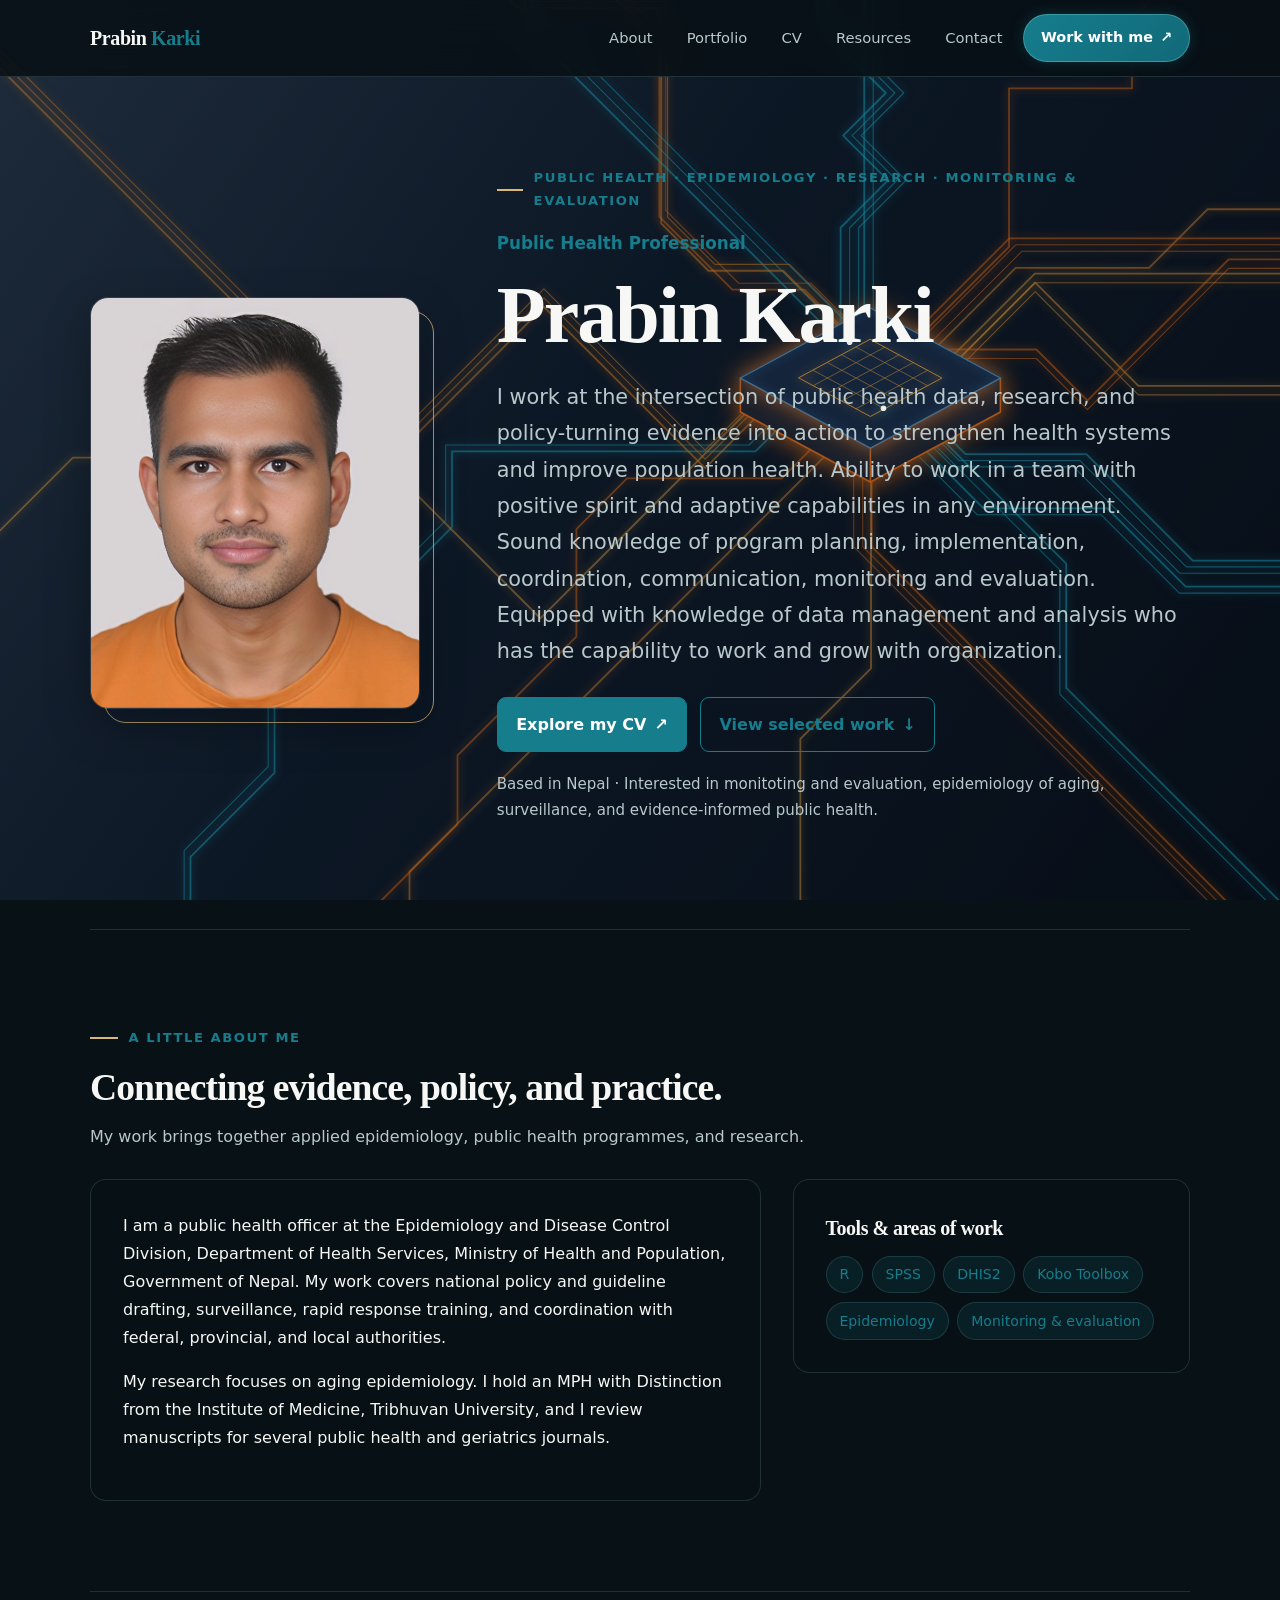
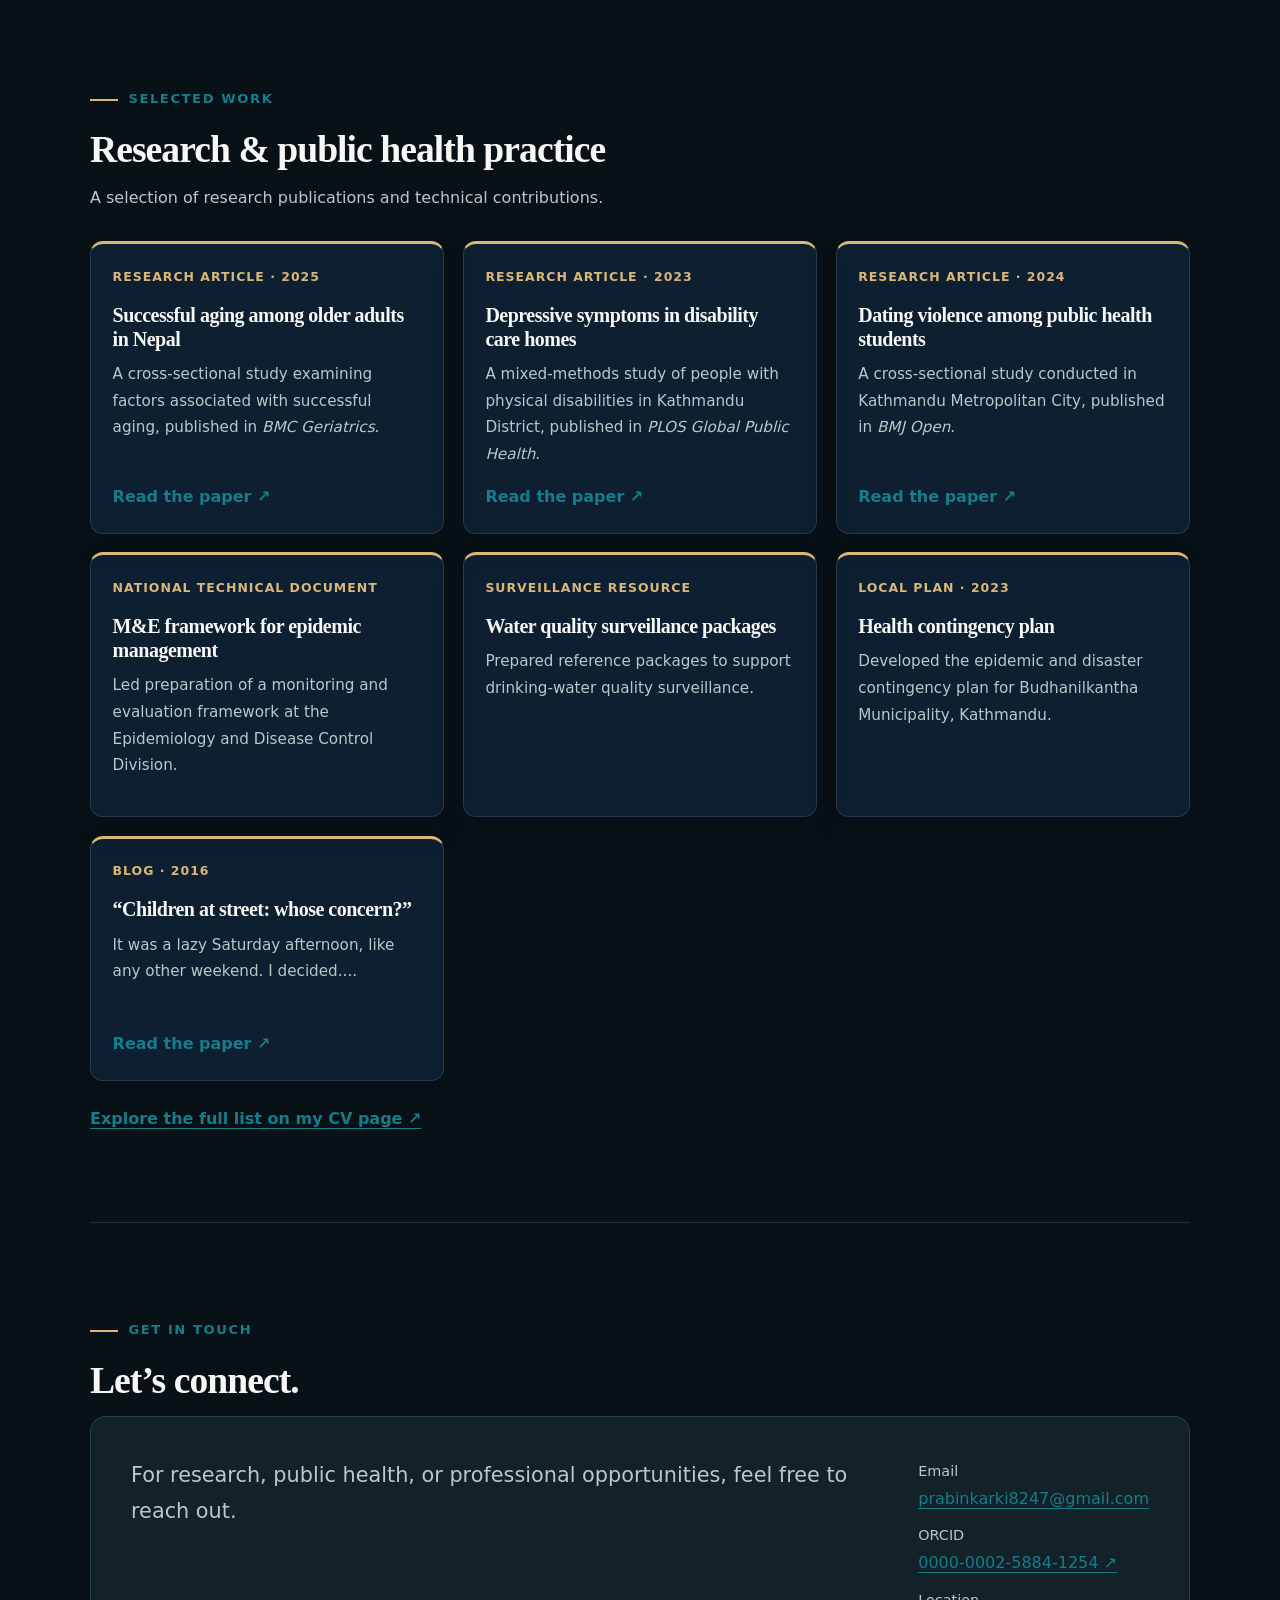
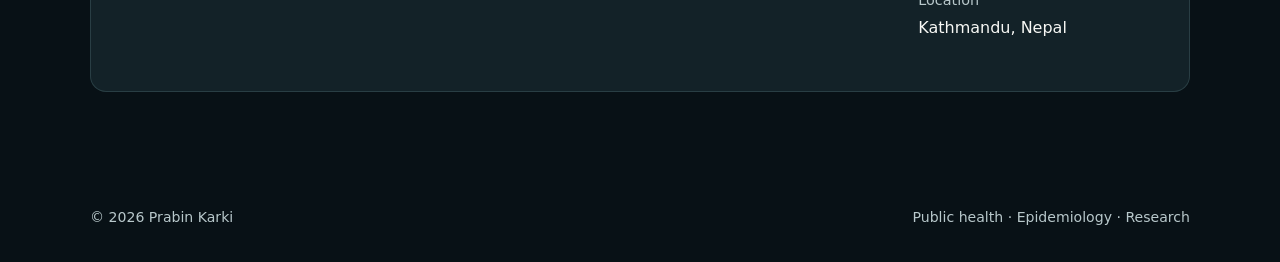
==== index.html @ 1d343e5a "Update index.html" ====
<!DOCTYPE html>
<html lang="en">
<head>
<meta charset="utf-8">
<meta name="viewport" content="width=device-width, initial-scale=1">
<meta name="theme-color" content="#081116">

<title>Prabin Karki | Public Health Professional</title>
<meta name="description" content="Personal website of Prabin Karki, public health professional and epidemiology researcher in Nepal.">
</head>
<style>
  
:root {
  /* Navy, teal and warm-white accents; preserve the existing dark background */
  --primary-color: #10243A;
  --secondary-color: #167D8D;
  --background-color: #081116;
  --surface-color: rgba(16, 36, 58, 0.82);
  --heading-color: #F7F8F5;
  --text-color: #D4DEDF;
  --accent-color: #D8B779;
  --border-color: rgba(120, 165, 170, 0.22);
  --hover-color: #116978;

  /* Existing stylesheet variable names */
  --bg: #081116;
  --ink: #F7F8F5;
  --mute: #B8C8CB;
  --acc: #167D8D;
  --sig: #D8B779;
  --line: rgba(120, 165, 170, 0.22);
  --shadow: 0 18px 45px rgba(0, 0, 0, 0.28);
  --on: #FFFFFF;
  --tint: rgba(22, 125, 141, 0.14);
  --card: rgba(16, 36, 58, 0.76);
}

* {
  box-sizing: border-box;
}

html {
  scroll-behavior: smooth;
  scroll-padding-top: 90px;
}

body {
  margin: 0;
  background: var(--bg);
  color: var(--ink);
  font: 16px/1.75 system-ui, -apple-system, "Segoe UI", Roboto, sans-serif;
  overflow-x: hidden;
}

#tech-canvas {
  position: fixed;
  inset: 0;
  width: 100%;
  height: 100%;
  z-index: -1;
  pointer-events: none;
}

a {
  color: var(--acc);
  text-underline-offset: 4px;
}

a:hover {
  color: #b1f0ef;
}

:focus-visible {
  outline: 3px solid var(--sig);
  outline-offset: 4px;
}

h1, h2, h3 {
  font-family: Georgia, "Times New Roman", serif;
  line-height: 1.2;
  letter-spacing: -0.025em;
}

h1 {
  font-size: clamp(2.7rem, 7vw, 5rem);
  margin: 0 0 1rem;
}

h2 {
  font-size: clamp(1.8rem, 4vw, 2.35rem);
  margin: 0 0 0.75rem;
}

h3 {
  font-size: 1.25rem;
  margin: 0.2rem 0 0.65rem;
}

p {
  max-width: 72ch;
  margin: 0 0 1rem;
}

.wrap {
  width: min(1100px, calc(100% - 2.5rem));
  margin: auto;
  position: relative;
  z-index: 1;
}

/* Navigation — consistent tabs across every page */
header {
  position: sticky;
  top: 0;
  z-index: 10;
  background: rgba(8, 17, 22, 0.88);
  backdrop-filter: blur(16px);
  -webkit-backdrop-filter: blur(16px);
  border-bottom: 1px solid var(--line);
}

header .wrap {
  display: flex;
  justify-content: space-between;
  align-items: center;
  gap: 1rem;
  min-height: 76px;
  flex-wrap: wrap;
}

.brand {
  font: 700 1.25rem Georgia, serif;
  color: var(--ink);
  text-decoration: none;
  letter-spacing: -0.02em;
}

.brand span {
  color: var(--acc);
}

nav {
  display: flex;
  align-items: center;
  justify-content: flex-end;
  gap: 0.45rem;
  flex-wrap: wrap;
  margin-left: auto;
}

nav a.nav-link {
  display: inline-flex;
  align-items: center;
  min-height: 38px;
  padding: 0.42rem 0.78rem;
  border: 1px solid transparent;
  border-radius: 8px;
  color: var(--mute);
  font-size: 0.92rem;
  text-decoration: none;
  transition: color 0.2s ease, background 0.2s ease, border-color 0.2s ease;
}

nav a.nav-link:hover,
nav a.nav-link[aria-current="page"] {
  color: #F7F8F5;
  background: rgba(22, 125, 141, 0.16);
  border-color: rgba(22, 125, 141, 0.42);
}

/* General sections */

section {
  padding: clamp(3.5rem, 7vw, 6rem) 0;
  border-bottom: 1px solid var(--line);
}

.hero {
  padding: 0.3 0 5rem;
}

/* Hero section */

.hero-grid {
  display: grid;
  grid-template-columns: minmax(220px, 330px) 1fr;
  gap: clamp(2rem, 6vw, 5rem);
  align-items: center;
}

.portrait-frame {
  position: relative;
  max-width: 330px;
}

.portrait-frame::before {
  content: "";
  position: absolute;
  inset: 14px -14px -14px 14px;
  border: 1px solid var(--sig);
  border-radius: 22px;
  opacity: 0.8;
}

.hero-grid img {
  display: block;
  position: relative;
  width: 100%;
  aspect-ratio: 4 / 5;
  border-radius: 18px;
  object-fit: cover;
  object-position: center;
  box-shadow: var(--shadow);
  border: 1px solid rgba(255, 255, 255, 0.12);
}

.eyebrow {
  display: inline-flex;
  align-items: center;
  gap: 0.65rem;
  color: var(--acc);
  font-size: 0.82rem;
  font-weight: 750;
  letter-spacing: 0.12em;
  text-transform: uppercase;
  margin: 0 0 1rem;
}

.eyebrow::before {
  content: "";
  width: 28px;
  height: 2px;
  background: var(--sig);
}

.role {
  color: var(--acc);
  font-weight: 650;
  font-size: 1.05rem;
  margin-bottom: 0.55rem;
}

.lead {
  font-size: clamp(1.08rem, 2vw, 1.3rem);
  color: var(--mute);
  max-width: 55ch;
}

.hero-note {
  color: var(--mute);
  font-size: 0.94rem;
  margin-top: 1.2rem;
}

/* Buttons */

.row {
  display: flex;
  flex-wrap: wrap;
  gap: 0.8rem;
  margin-top: 1.7rem;
}

.btn {
  display: inline-flex;
  align-items: center;
  justify-content: center;
  gap: 0.5rem;
  padding: 0.78rem 1.15rem;
  border-radius: 9px;
  border: 1px solid var(--acc);
  color: var(--acc);
  text-decoration: none;
  font-weight: 700;
  transition: transform 0.2s ease, background 0.2s ease;
}

.btn.pri {
  background: var(--acc);
  color: var(--on);
}

.btn:hover {
  transform: translateY(-2px);
  filter: brightness(1.06);
}

/* About section */

.section-intro {
  color: var(--mute);
  margin-bottom: 1.8rem;
}

.about-grid {
  display: grid;
  grid-template-columns: 1.35fr 0.8fr;
  gap: 2rem;
  align-items: start;
}

.about-copy,
.skills-panel {
  background: rgba(8, 17, 22, 0.68);
  border: 1px solid var(--line);
  border-radius: 16px;
  padding: clamp(1.25rem, 3vw, 2rem);
  backdrop-filter: blur(6px);
}

.skills-panel h3 {
  margin-bottom: 1rem;
}

.chips {
  display: flex;
  flex-wrap: wrap;
  gap: 0.55rem;
  padding: 0;
  list-style: none;
  margin: 0;
}

.chips li {
  background: var(--tint);
  border: 1px solid rgba(120, 209, 211, 0.16);
  color: var(--acc);
  padding: 0.35rem 0.8rem;
  border-radius: 99px;
  font-size: 0.88rem;
}

/* Portfolio cards */

.grid {
  display: grid;
  grid-template-columns: repeat(3, minmax(0, 1fr));
  gap: 1.15rem;
  margin-top: 1.8rem;
}

.item {
  display: flex;
  flex-direction: column;
  min-height: 245px;
  background: var(--card);
  border: 1px solid var(--line);
  border-top: 3px solid var(--sig);
  border-radius: 13px;
  padding: 1.35rem;
  box-shadow: 0 12px 30px rgba(0, 0, 0, 0.12);
  backdrop-filter: blur(8px);
  transition: transform 0.2s ease, border-color 0.2s ease;
}

.item:hover {
  transform: translateY(-4px);
  border-color: rgba(120, 209, 211, 0.45);
}

.item .tag {
  color: var(--sig);
  font-size: 0.78rem;
  font-weight: 750;
  letter-spacing: 0.08em;
  text-transform: uppercase;
  margin-bottom: 0.75rem;
}

.item p {
  color: var(--mute);
  font-size: 0.95rem;
  flex: 1;
}

.item a {
  font-weight: 700;
  text-decoration: none;
}

.text-link {
  display: inline-block;
  margin-top: 1.5rem;
  font-weight: 700;
}

/* Contact section */

.contact-card {
  display: flex;
  justify-content: space-between;
  align-items: flex-start;
  gap: 2rem;
  flex-wrap: wrap;
  padding: clamp(1.5rem, 4vw, 2.5rem);
  background: rgba(22, 38, 44, 0.82);
  border: 1px solid var(--line);
  border-radius: 16px;
}

.contact-details p {
  margin-bottom: 0.55rem;
}

.contact-label {
  color: var(--mute);
  font-size: 0.9rem;
}

/* Work with me — distinct teal call-to-action */
.glow-button {
  display: inline-flex;
  align-items: center;
  justify-content: center;
  gap: 0.45rem;
  padding: 0.62rem 1.05rem;
  color: #FFFFFF !important;
  background: linear-gradient(135deg, #167D8D, #116978);
  text-decoration: none;
  font-size: 0.9rem;
  font-weight: 700;
  white-space: nowrap;
  border-radius: 999px;
  border: 1px solid rgba(110, 210, 210, 0.4);
  box-shadow: 0 0 13px rgba(22, 125, 141, 0.28);
  transition: all 0.25s ease;
}

.glow-button:hover {
  color: #FFFFFF !important;
  background: linear-gradient(135deg, #1A91A0, #167D8D);
  box-shadow: 0 0 12px rgba(22, 125, 141, 0.5), 0 0 25px rgba(22, 125, 141, 0.2);
  transform: translateY(-2px);
}

/* Footer */

footer {
  padding: 1.5rem 0 2rem;
  color: var(--mute);
  font-size: 0.88rem;
}

footer .wrap {
  display: flex;
  justify-content: space-between;
  gap: 1rem;
  flex-wrap: wrap;
}

/* Responsive layout */

@media (max-width: 850px) {
  .grid {
    grid-template-columns: repeat(2, minmax(0, 1fr));
  }

  .about-grid {
    grid-template-columns: 1fr;
  }
}

@media (max-width: 650px) {
  .wrap {
    width: min(100% - 1.5rem, 1100px);
  }

  header .wrap {
    padding: 0.8rem 0;
  }

  nav {
    justify-content: flex-start;
    gap: 0.35rem;
    width: 100%;
    margin-left: 0;
  }

  nav a.nav-link {
    min-height: 34px;
    padding: 0.35rem 0.6rem;
    font-size: 0.84rem;
  }

  .glow-button {
    padding: 0.48rem 0.8rem;
    font-size: 0.84rem;
  }

  .hero-grid {
    grid-template-columns: 1fr;
    gap: 2.5rem;
  }

  .portrait-frame {
    max-width: 250px;
    margin: 0 auto 1rem;
  }

  .hero-grid img {
    aspect-ratio: 4 / 4.5;
  }

  .grid {
    grid-template-columns: 1fr;
  }

  .item {
    min-height: 0;
  }
}

@media (prefers-reduced-motion: reduce) {
  html {
    scroll-behavior: auto;
  }

  .btn,
  .item,
  nav a.nav-link,
  .glow-button {
    transition: none;
  }
}
</style>
<body>

<canvas id="tech-canvas" aria-hidden="true"></canvas>

<header>
  <div class="wrap">
    <a class="brand" href="index.html#top">
      Prabin <span>Karki</span>
    </a>

    <nav aria-label="Main navigation">
      <a class="nav-link" href="index.html#about">About</a>
      <a class="nav-link" href="index.html#portfolio">Portfolio</a>
      <a class="nav-link" href="cv.html">CV</a>
      <a class="nav-link" href="resources.html">Resources</a>
      <a class="nav-link" href="index.html#contact">Contact</a>
      <a href="work_with_me.html" class="glow-button">
        Work with me <span>↗</span>
      </a>
    </nav>
  </div>
</header>

<main id="top">
  <div class="wrap">

    <!-- Hero section -->
    <section class="hero">
      <div class="hero-grid">

        <div class="portrait-frame">
          <img src="prabin_teal.jpg" alt="Portrait of Prabin Karki">
        </div>

        <div>
          <p class="eyebrow">Public Health · Epidemiology · Research · Monitoring & Evaluation</p>

          <p class="role">Public Health Professional</p>

          <h1>Prabin Karki</h1>

          <p class="lead">
            I work at the intersection of public health data, research, and policy-turning evidence into action to strengthen health systems
            and improve population health. Ability to work in a team with positive spirit and adaptive capabilities in any environment. Sound knowledge of program planning, implementation, coordination, communication, monitoring and evaluation. Equipped with knowledge of data management and analysis who has the capability to work and grow with organization.
          </p>

          <div class="row">
            <a class="btn pri" href="cv.html">
              Explore my CV <span aria-hidden="true">↗</span>
            </a>

            <a class="btn" href="#portfolio">
              View selected work <span aria-hidden="true">↓</span>
            </a>
          </div>

          <p class="hero-note">
            Based in Nepal · Interested in monitoting and evaluation, epidemiology of aging,
            surveillance, and evidence-informed public health.
          </p>
        </div>

      </div>
    </section>

    <!-- About section -->
    <section id="about">
      <p class="eyebrow">A little about me</p>

      <h2>Connecting evidence, policy, and practice.</h2>

      <p class="section-intro">
        My work brings together applied epidemiology, public health
        programmes, and research.
      </p>

      <div class="about-grid">

        <div class="about-copy">
          <p>
            I am a public health officer at the Epidemiology and Disease
            Control Division, Department of Health Services, Ministry of
            Health and Population, Government of Nepal. My work covers
            national policy and guideline drafting, surveillance, rapid
            response training, and coordination with federal, provincial,
            and local authorities.
          </p>

          <p>
            My research focuses on aging epidemiology. I hold an MPH with
            Distinction from the Institute of Medicine, Tribhuvan University,
            and I review manuscripts for several public health and
            geriatrics journals.
          </p>
        </div>

        <aside class="skills-panel">
          <h3>Tools & areas of work</h3>

          <ul class="chips" aria-label="Skills">
            <li>R</li>
            <li>SPSS</li>
            <li>DHIS2</li>
            <li>Kobo Toolbox</li>
            <li>Epidemiology</li>
            <li>Monitoring & evaluation</li>
          </ul>
        </aside>

      </div>
    </section>

    <!-- Portfolio section -->
    <section id="portfolio">
      <p class="eyebrow">Selected work</p>

      <h2>Research & public health practice</h2>

      <p class="section-intro">
        A selection of research publications and technical contributions.
      </p>

      <div class="grid">

        <article class="item">
          <div class="tag">Research article · 2025</div>

          <h3>Successful aging among older adults in Nepal</h3>

          <p>
            A cross-sectional study examining factors associated with
            successful aging, published in <em>BMC Geriatrics</em>.
          </p>

          <a href="https://doi.org/10.1186/s12877-025-06335-4"
             target="_blank" rel="noopener noreferrer">
            Read the paper ↗
          </a>
        </article>

        <article class="item">
          <div class="tag">Research article · 2023</div>

          <h3>Depressive symptoms in disability care homes</h3>

          <p>
            A mixed-methods study of people with physical disabilities in
            Kathmandu District, published in <em>PLOS Global Public Health</em>.
          </p>

          <a href="https://doi.org/10.1371/journal.pgph.0001461"
             target="_blank" rel="noopener noreferrer">
            Read the paper ↗
          </a>
        </article>

        <article class="item">
          <div class="tag">Research article · 2024</div>

          <h3>Dating violence among public health students</h3>

          <p>
            A cross-sectional study conducted in Kathmandu Metropolitan City,
            published in <em>BMJ Open</em>.
          </p>

          <a href="https://doi.org/10.1136/bmjopen-2023-081516"
             target="_blank" rel="noopener noreferrer">
            Read the paper ↗
          </a>
        </article>

        <article class="item">
          <div class="tag">National technical document</div>

          <h3>M&E framework for epidemic management</h3>

          <p>
            Led preparation of a monitoring and evaluation framework at the
            Epidemiology and Disease Control Division.
          </p>
        </article>

        <article class="item">
          <div class="tag">Surveillance resource</div>

          <h3>Water quality surveillance packages</h3>

          <p>
            Prepared reference packages to support drinking-water quality
            surveillance.
          </p>
        </article>

        <article class="item">
          <div class="tag">Local plan · 2023</div>

          <h3>Health contingency plan</h3>

          <p>
            Developed the epidemic and disaster contingency plan for
            Budhanilkantha Municipality, Kathmandu.
          </p>
        </article>

        <article class="item">
          <div class="tag">Blog · 2016</div>

          <h3>“Children at street: whose concern?”</h3>

          <p>
            It was a lazy Saturday afternoon, like any other weekend. I decided....
          </p>

          <a href="https://prabinkarki995.blogspot.com/"
             target="_blank" rel="noopener noreferrer">
            Read the paper ↗
          </a>
        </article>

      </div>

      <a class="text-link" href="cv.html">
        Explore the full list on my CV page ↗
      </a>
    </section>

    <!-- Contact section -->
    <section id="contact" style="border-bottom: 0">
      <p class="eyebrow">Get in touch</p>

      <h2>Let’s connect.</h2>

      <div class="contact-card">

        <div>
          <p class="lead">
            For research, public health, or professional opportunities,
            feel free to reach out.
          </p>
        </div>

        <div class="contact-details">
          <p>
            <span class="contact-label">Email</span><br>
            <a href="mailto:prabinkarki8247@gmail.com">
              prabinkarki8247@gmail.com
            </a>
          </p>

          <p>
            <span class="contact-label">ORCID</span><br>
            <a href="https://orcid.org/0000-0002-5884-1254"
               target="_blank" rel="noopener noreferrer">
              0000-0002-5884-1254 ↗
            </a>
          </p>

          <p>
            <span class="contact-label">Location</span><br>
            Kathmandu, Nepal
          </p>
        </div>

      </div>
    </section>

  </div>
</main>

<footer>
  <div class="wrap">
    <span>© 2026 Prabin Karki</span>
    <span>Public health · Epidemiology · Research</span>
  </div>
</footer>

<script>
(function () {
  var cv = document.getElementById('tech-canvas');
  var ctx = cv.getContext('2d');

  var off = document.createElement('canvas');
  var octx = off.getContext('2d');

  var reduce = window.matchMedia(
    '(prefers-reduced-motion: reduce)'
  ).matches;

  var W, H, dpr;
  var paths = [], pulses = [], chipAt = {};
  var running = true;

  var D = [
    [1, 0],
    [.7071, .7071],
    [0, 1],
    [-.7071, .7071],
    [-1, 0],
    [-.7071, -.7071],
    [0, -1],
    [.7071, -.7071]
  ];

  var ORANGE = ['#ff7a1a', '#ff9a2e', '#ffb347'];
  var CYAN = '#22c3e6';

  function rnd(a, b) {
    return a + Math.random() * (b - a);
  }

  /* Circuit traces spreading out from the central chip */
  function build() {
    paths = [];
    pulses = [];

    var cx = W * (W > 800 ? 0.68 : 0.5);
    var cy = H * 0.42;
    var u = Math.min(W, H) / 900;

    chipAt = { x: cx, y: cy, u: u };

    for (var k = 0; k < 8; k++) {
      var trunks = 2 + Math.floor(Math.random() * 2);

      for (var t = 0; t < trunks; t++) {
        var col = Math.random() < 0.34
          ? CYAN
          : ORANGE[Math.floor(Math.random() * 3)];

        var lanes = 1 + Math.floor(Math.random() * 3);
        var steps = [];
        var d = k;

        for (var i = 0; i < 16; i++) {
          steps.push([d, rnd(50, 170)]);
          d = (k + Math.floor(rnd(-1, 2)) + 8) % 8;
        }

        var base = rnd(-30, 30) * u;
        var nx = -D[k][1];
        var ny = D[k][0];

        for (var l = 0; l < lanes; l++) {
          var lo = base + l * 9;

          var px = cx + nx * lo + D[k][0] * 30 * u;
          var py = cy + ny * lo + D[k][1] * 30 * u;

          var pts = [[px, py]];
          var len = [0];
          var tot = 0;

          for (var s = 0; s < steps.length; s++) {
            var dx = D[steps[s][0]][0] * steps[s][1];
            var dy = D[steps[s][0]][1] * steps[s][1];

            px += dx;
            py += dy;

            tot += Math.hypot(dx, dy);

            pts.push([px, py]);
            len.push(tot);

            if (
              px < -60 || px > W + 60 ||
              py < -60 || py > H + 60
            ) {
              break;
            }
          }

          var p = {
            pts: pts,
            len: len,
            tot: tot,
            col: col,
            w: l === 0 ? 1.8 : 1.1
          };

          paths.push(p);

          if (Math.random() < 0.8) {
            pulses.push({
              p: p,
              s: -rnd(0, tot),
              v: rnd(1.2, 3)
            });
          }
        }
      }
    }
  }

  /* Helper for drawing polygon shapes */
  function poly(c, a) {
    c.beginPath();
    c.moveTo(a[0][0], a[0][1]);

    for (var i = 1; i < a.length; i++) {
      c.lineTo(a[i][0], a[i][1]);
    }

    c.closePath();
  }

  /* Glowing isometric microchip */
  function chip(c, x, y, u) {
    var w = 130 * u;
    var h = 70 * u;
    var t = 34 * u;

    function top(f) {
      return [
        [x, y - h * f],
        [x + w * f, y],
        [x, y + h * f],
        [x - w * f, y]
      ];
    }

    function lerp(a, b, f) {
      return [
        a[0] + (b[0] - a[0]) * f,
        a[1] + (b[1] - a[1]) * f
      ];
    }

    var T = top(1);

    c.shadowColor = '#ff7a1a';
    c.shadowBlur = 24;

    poly(c, [
      T[3], T[2], T[1],
      [T[1][0], T[1][1] + t],
      [T[2][0], T[2][1] + t],
      [T[3][0], T[3][1] + t]
    ]);

    c.fillStyle = '#16233a';
    c.fill();

    c.strokeStyle = '#ff7a1a';
    c.lineWidth = 1.6;
    c.stroke();

    c.beginPath();
    c.moveTo(T[2][0], T[2][1]);
    c.lineTo(T[2][0], T[2][1] + t);
    c.stroke();

    poly(c, T);
    c.fillStyle = '#1c3050';
    c.fill();

    c.shadowColor = '#4aa8e8';
    c.shadowBlur = 10;
    c.strokeStyle = '#5aa0d8';
    c.lineWidth = 1.2;
    c.stroke();

    var P = top(0.55);

    c.shadowColor = '#ffb347';
    c.shadowBlur = 8;
    c.strokeStyle = '#ffb347';
    c.lineWidth = 1;

    poly(c, P);
    c.stroke();

    c.globalAlpha = 0.6;
    c.shadowBlur = 0;

    for (var i = 1; i < 5; i++) {
      var f = i / 5;

      var a1 = lerp(P[0], P[1], f);
      var b1 = lerp(P[3], P[2], f);

      var a2 = lerp(P[0], P[3], f);
      var b2 = lerp(P[1], P[2], f);

      c.beginPath();
      c.moveTo(a1[0], a1[1]);
      c.lineTo(b1[0], b1[1]);

      c.moveTo(a2[0], a2[1]);
      c.lineTo(b2[0], b2[1]);

      c.stroke();
    }

    c.globalAlpha = 1;
  }

  /* Draw the background traces and chip */
  function renderStatic() {
    octx.setTransform(dpr, 0, 0, dpr, 0, 0);

    var g = octx.createLinearGradient(0, 0, W, H);

    g.addColorStop(0, '#2b3b50');
    g.addColorStop(0.45, '#101c2e');
    g.addColorStop(1, '#070d18');

    octx.fillStyle = g;
    octx.fillRect(0, 0, W, H);

    octx.lineJoin = 'round';
    octx.lineCap = 'round';

    paths.forEach(function (p) {
      octx.beginPath();

      p.pts.forEach(function (q, i) {
        if (i) {
          octx.lineTo(q[0], q[1]);
        } else {
          octx.moveTo(q[0], q[1]);
        }
      });

      octx.strokeStyle = p.col;
      octx.globalAlpha = 0.55;
      octx.lineWidth = p.w;
      octx.shadowColor = p.col;
      octx.shadowBlur = 8;

      octx.stroke();
    });

    octx.globalAlpha = 1;
    octx.shadowBlur = 0;

    chip(octx, chipAt.x, chipAt.y, chipAt.u);

    octx.shadowBlur = 0;
    octx.fillStyle = 'rgba(8,17,22,0.35)';
    octx.fillRect(0, 0, W, H);
  }

  /* Find the position of a pulse along a circuit trace */
  function pointAt(p, s) {
    if (s < 0) {
      return null;
    }

    if (s >= p.tot) {
      return p.pts[p.pts.length - 1];
    }

    for (var i = 1; i < p.len.length; i++) {
      if (p.len[i] >= s) {
        var f = (s - p.len[i - 1]) /
                (p.len[i] - p.len[i - 1]);

        var a = p.pts[i - 1];
        var b = p.pts[i];

        return [
          a[0] + (b[0] - a[0]) * f,
          a[1] + (b[1] - a[1]) * f
        ];
      }
    }

    return p.pts[p.pts.length - 1];
  }

  /* Animated light pulses travelling along the traces */
  function drawPulse(q) {
    q.s += q.v;

    if (q.s > q.p.tot + 70) {
      q.s = -rnd(0, 300);
      q.v = rnd(1.2, 3);
    }

    if (q.s < 0) {
      return;
    }

    for (var i = 0; i < 12; i++) {
      var pt = pointAt(q.p, q.s - i * 6);

      if (!pt) {
        continue;
      }

      ctx.globalAlpha = (1 - i / 12) * 0.9;
      ctx.fillStyle = i === 0 ? '#ffffff' : q.p.col;
      ctx.shadowColor = q.p.col;
      ctx.shadowBlur = i < 2 ? 14 : 0;

      ctx.beginPath();
      ctx.arc(
        pt[0],
        pt[1],
        2.4 * (1 - i / 14) + 0.4,
        0,
        Math.PI * 2
      );

      ctx.fill();
    }

    ctx.globalAlpha = 1;
    ctx.shadowBlur = 0;
  }

  /* Animation loop */
  function frame() {
    if (running) {
      ctx.setTransform(1, 0, 0, 1, 0, 0);
      ctx.drawImage(off, 0, 0);

      ctx.setTransform(dpr, 0, 0, dpr, 0, 0);

      pulses.forEach(drawPulse);
    }

    requestAnimationFrame(frame);
  }

  /* Resize the canvas for the screen */
  function resize() {
    dpr = Math.min(window.devicePixelRatio || 1, 2);

    W = window.innerWidth;
    H = window.innerHeight;

    cv.width = off.width = W * dpr;
    cv.height = off.height = H * dpr;

    build();
    renderStatic();

    if (reduce) {
      ctx.setTransform(1, 0, 0, 1, 0, 0);
      ctx.drawImage(off, 0, 0);
    }
  }

  window.addEventListener('resize', resize);

  document.addEventListener('visibilitychange', function () {
    running = !document.hidden;
  });

  resize();

  if (!reduce) {
    frame();
  }
})();
</script>

</body>
</html>
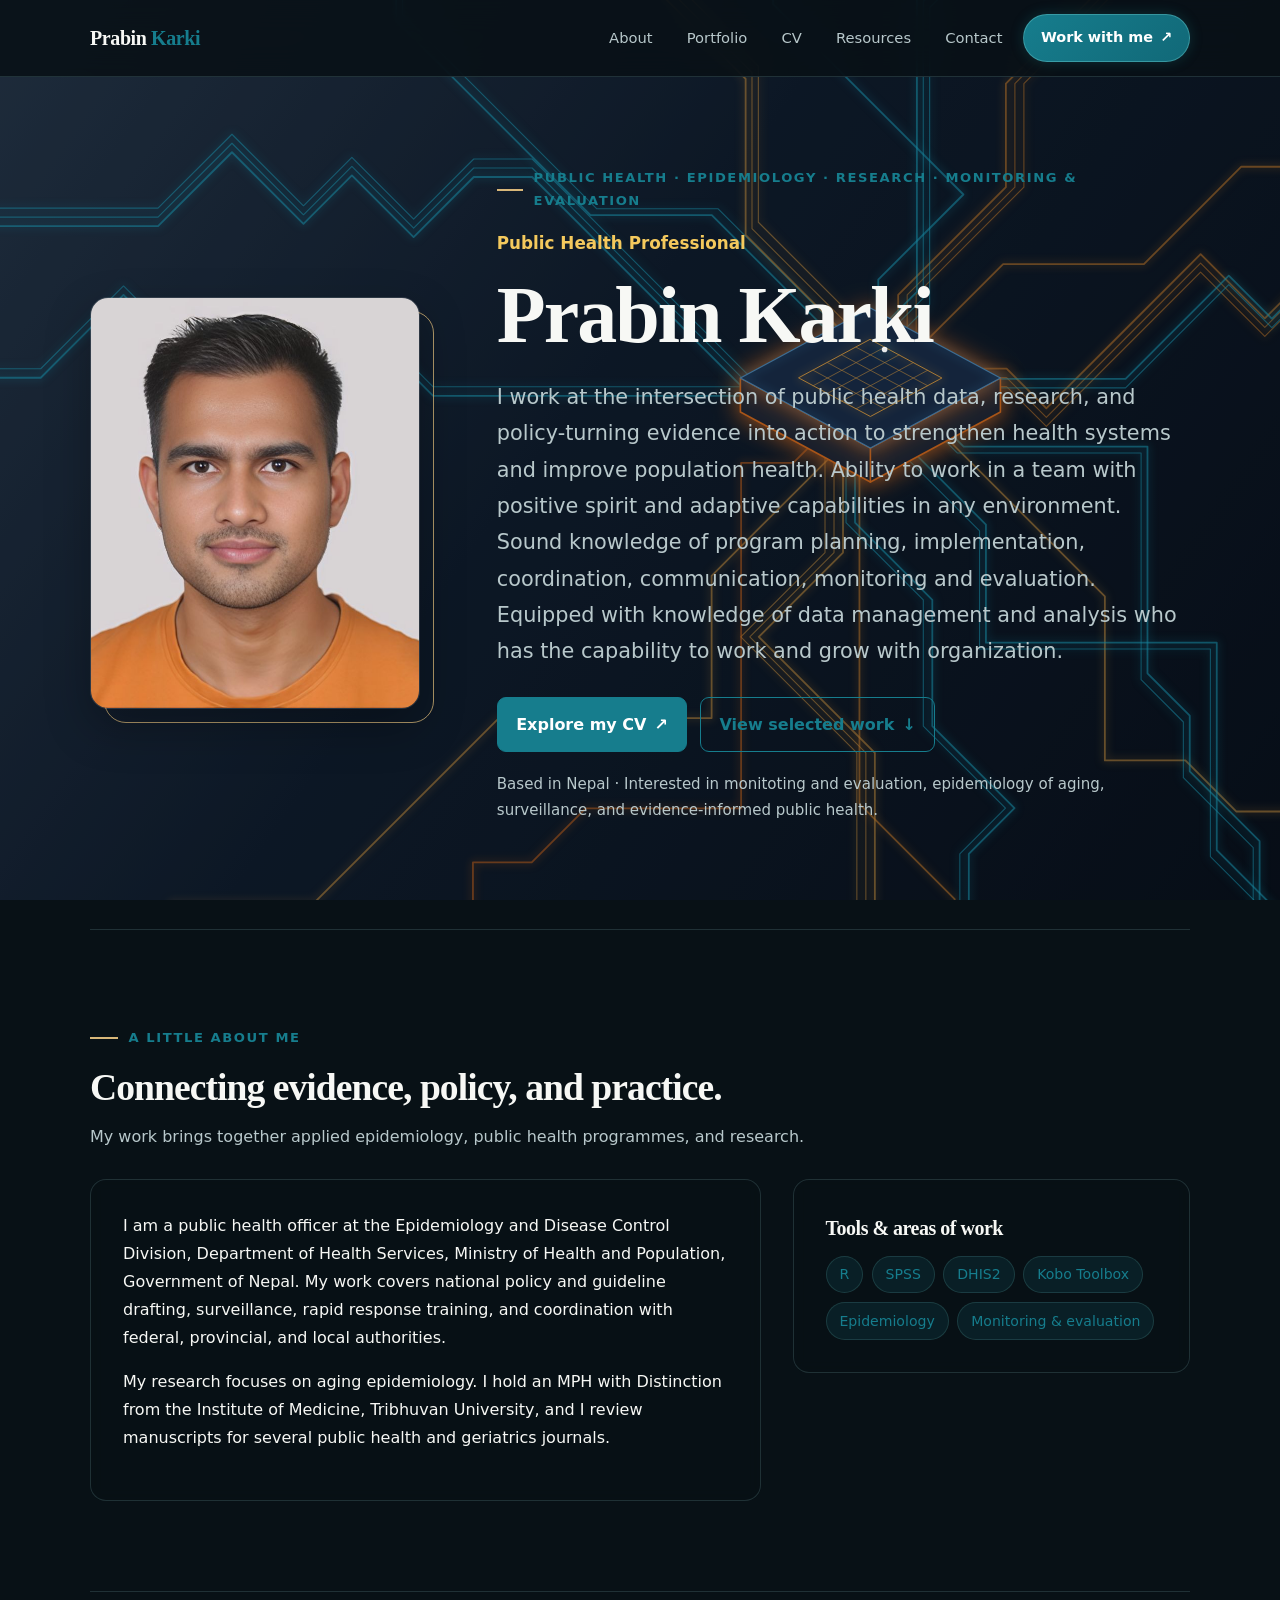
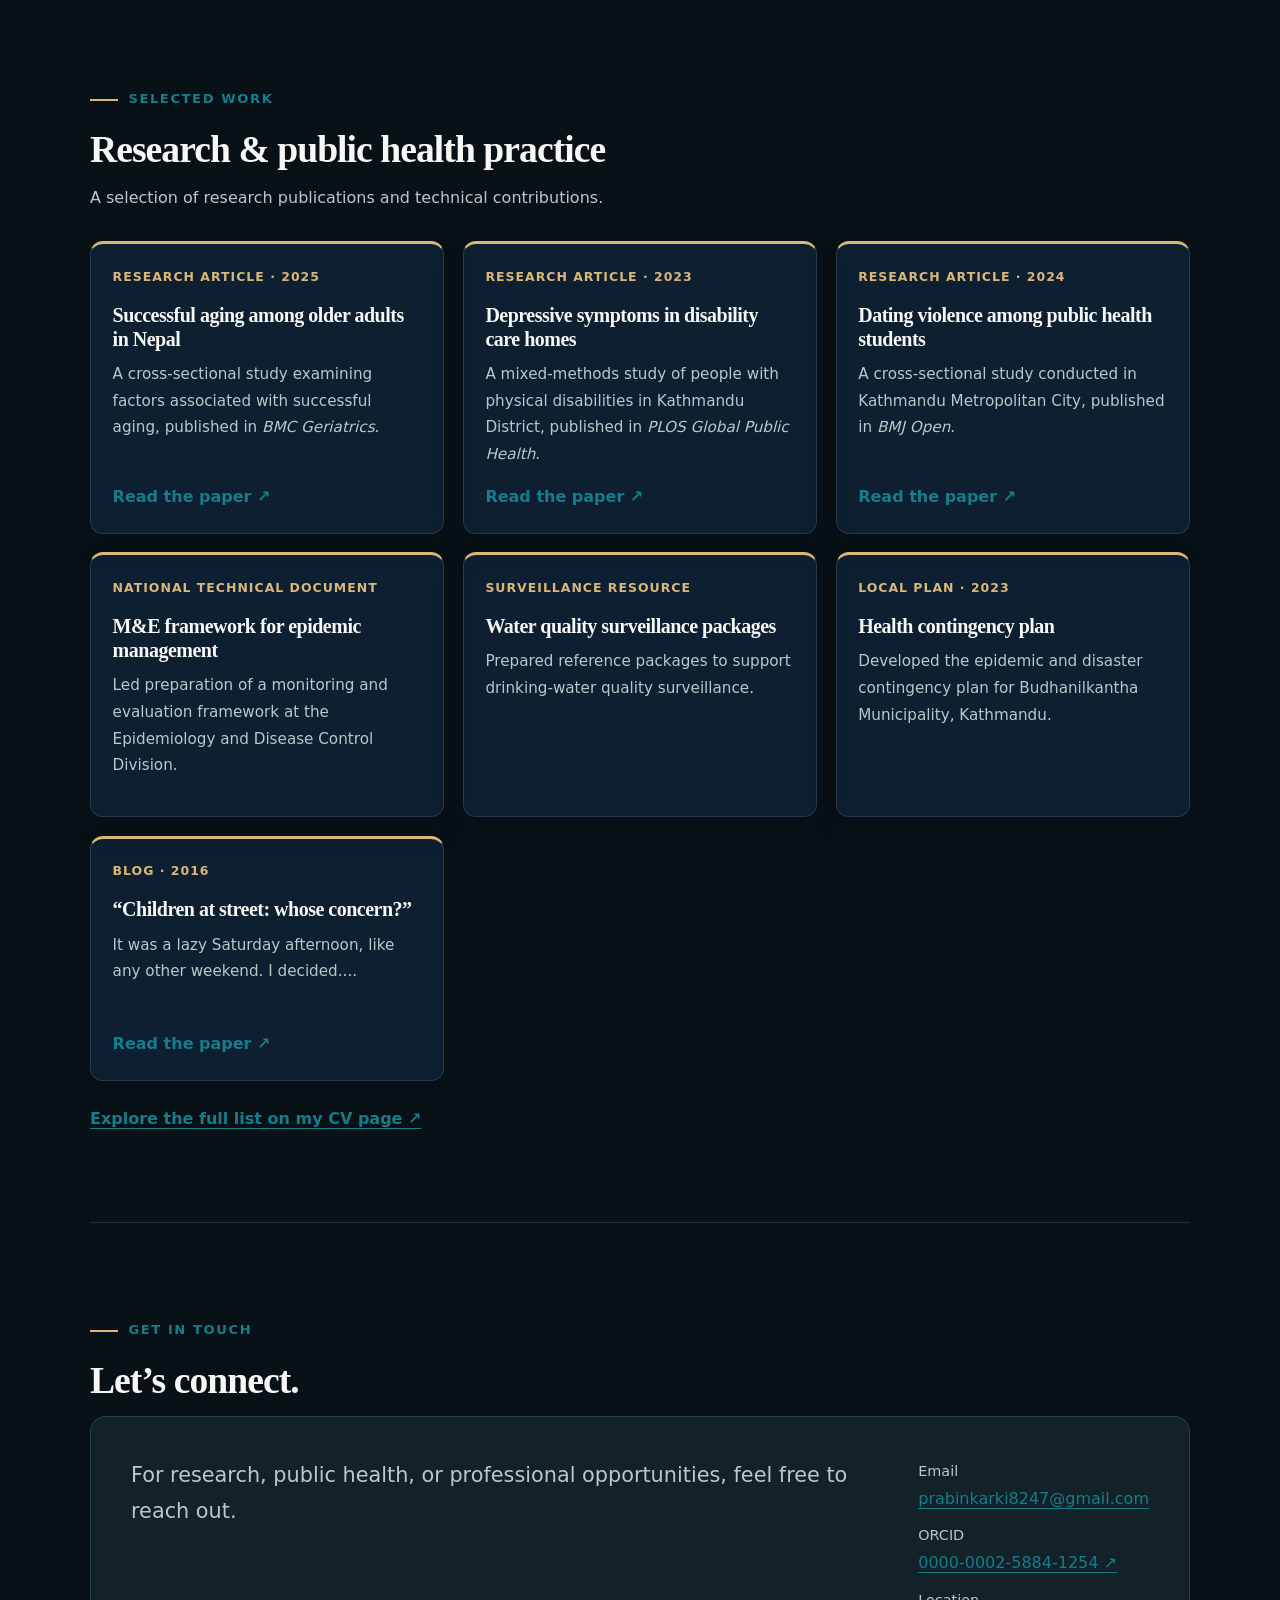
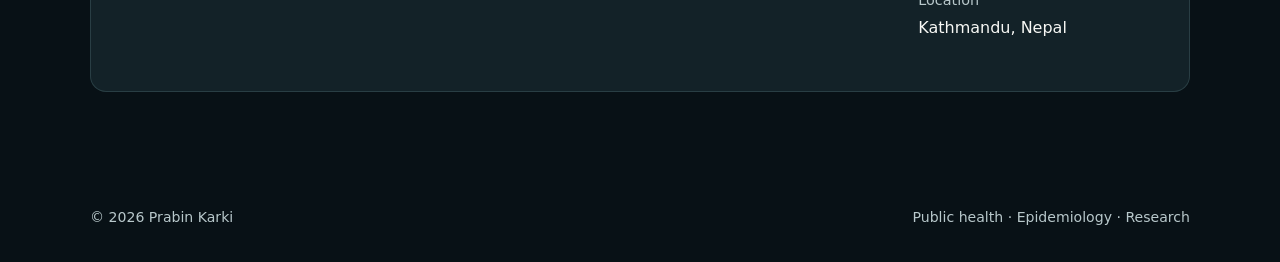
==== commit c0a96b69: "Update index.html" ====
--- a/index.html
+++ b/index.html
@@ -234,7 +234,7 @@
 }
 
 .role {
-  color: var(--acc);
+  color: #F4C95D;
   font-weight: 650;
   font-size: 1.05rem;
   margin-bottom: 0.55rem;
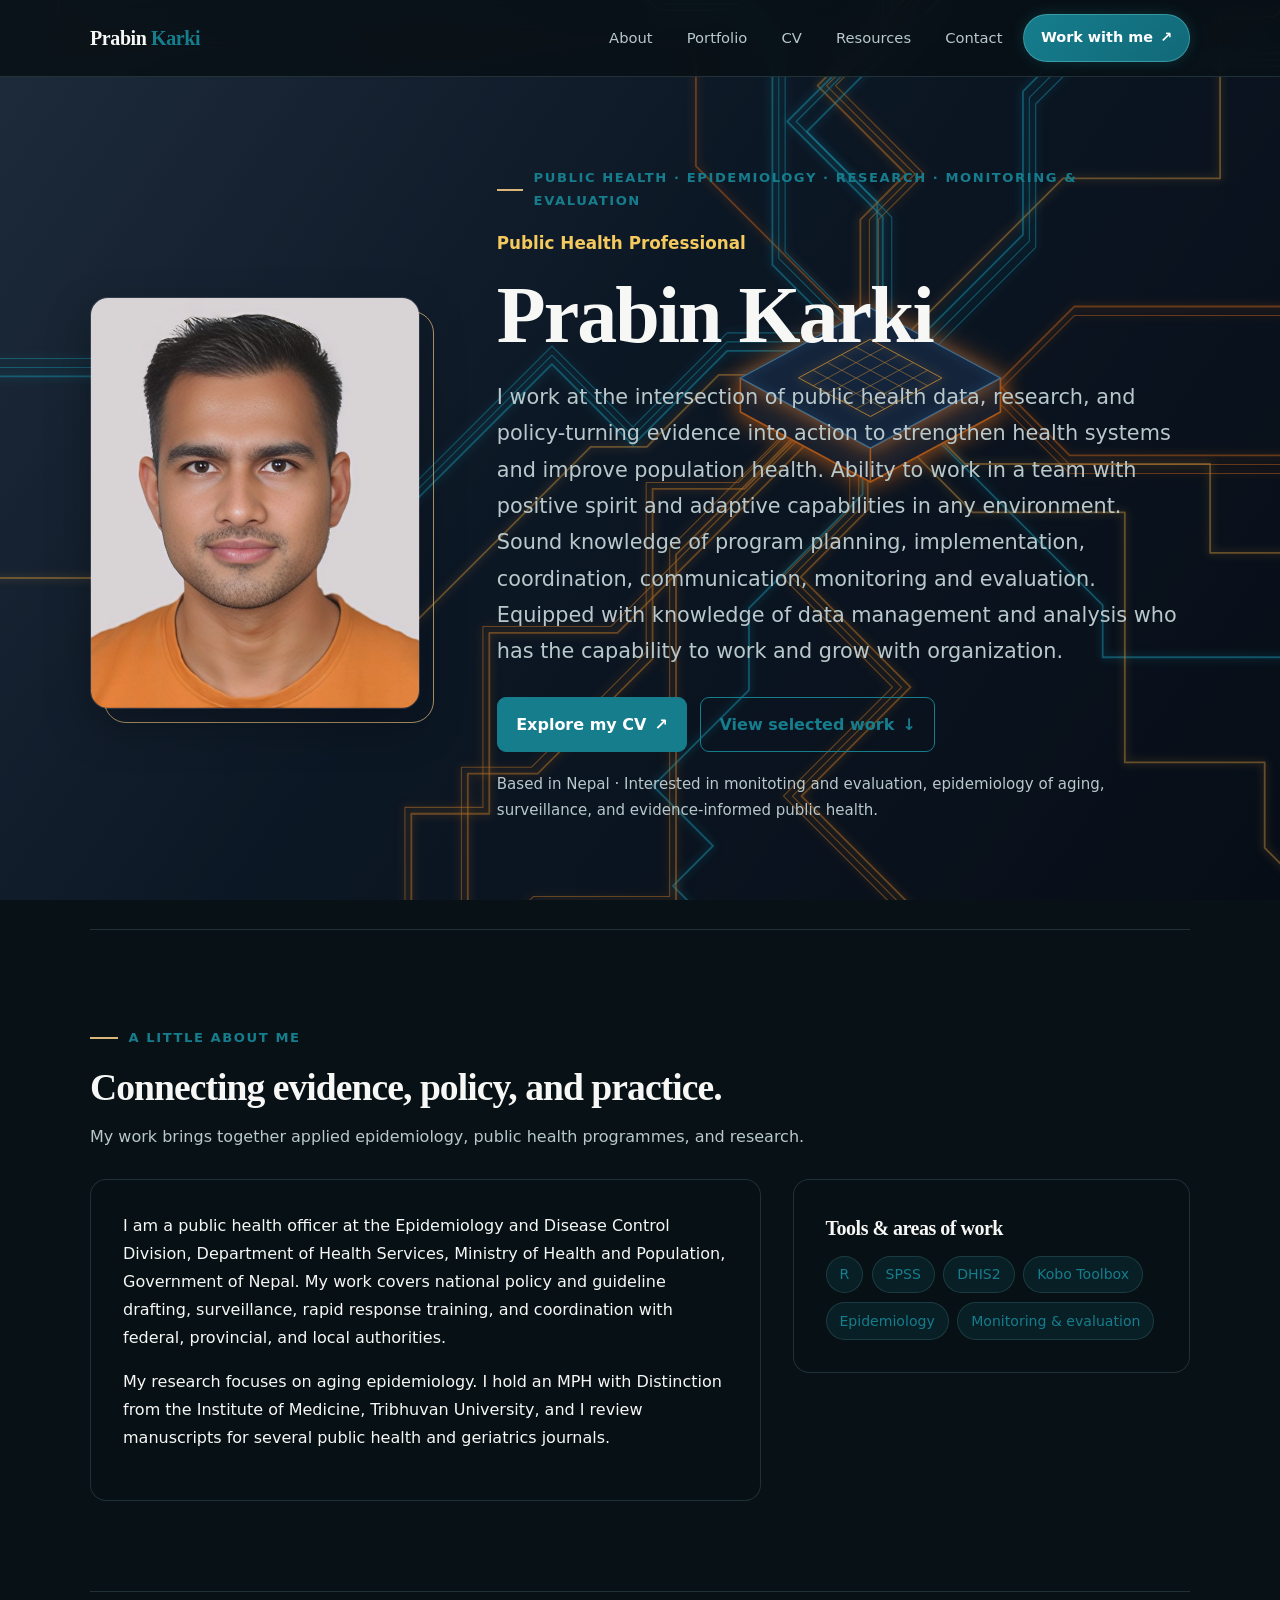
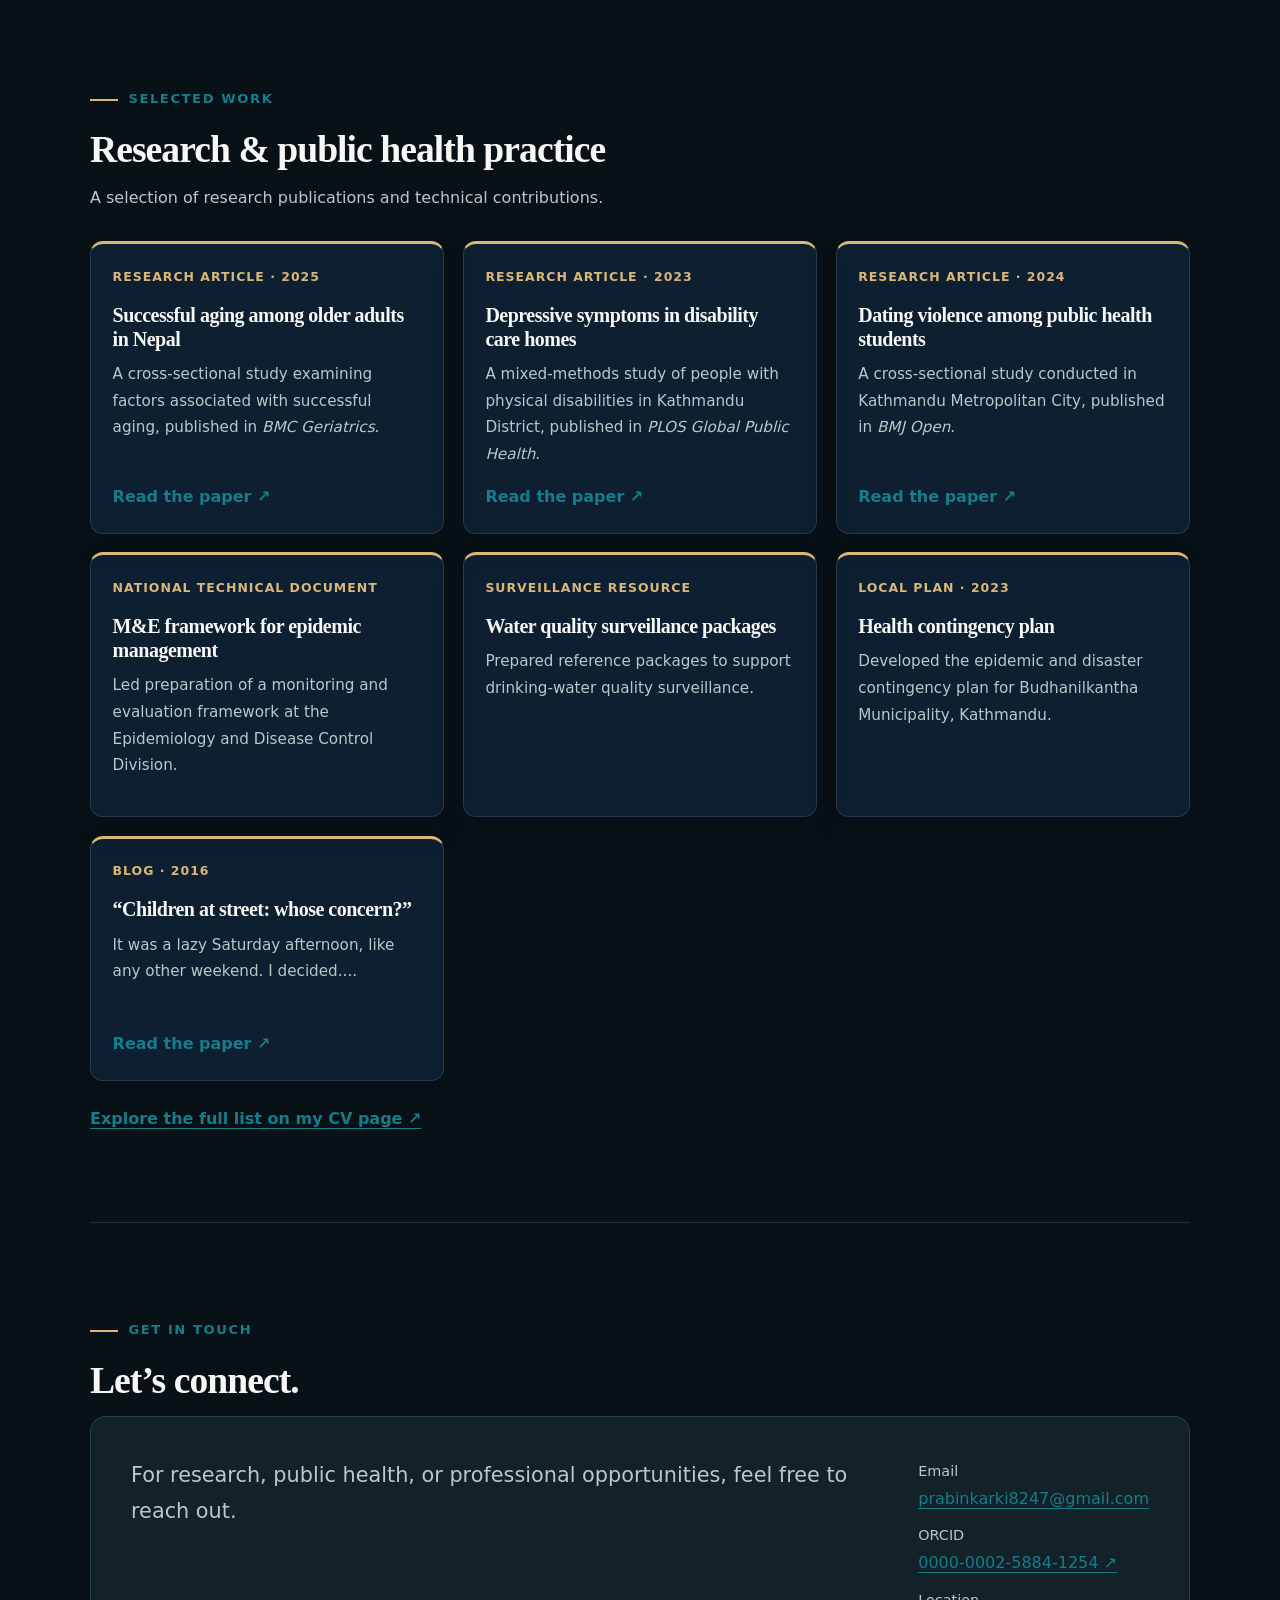
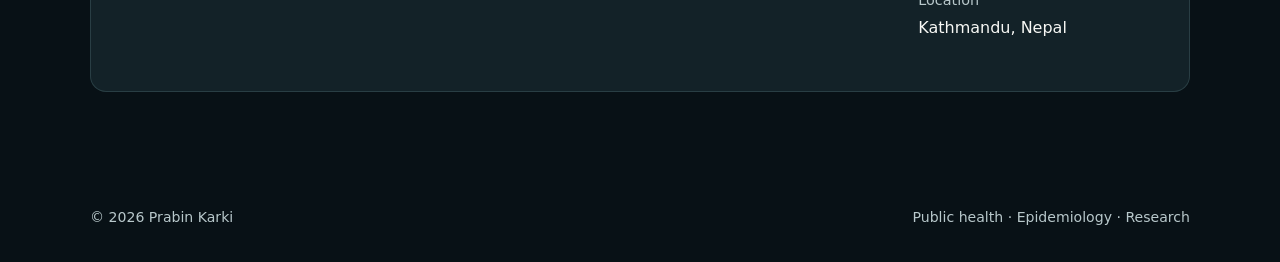
==== commit 84e3b722: "Update index.html" ====
--- a/index.html
+++ b/index.html
@@ -534,7 +534,7 @@
     </a>
 
     <nav aria-label="Main navigation">
-      <a class="nav-link" href="index.html#about">About</a>
+      <a class="nav-link" href="/#about">About</a>
       <a class="nav-link" href="index.html#portfolio">Portfolio</a>
       <a class="nav-link" href="cv.html">CV</a>
       <a class="nav-link" href="resources.html">Resources</a>
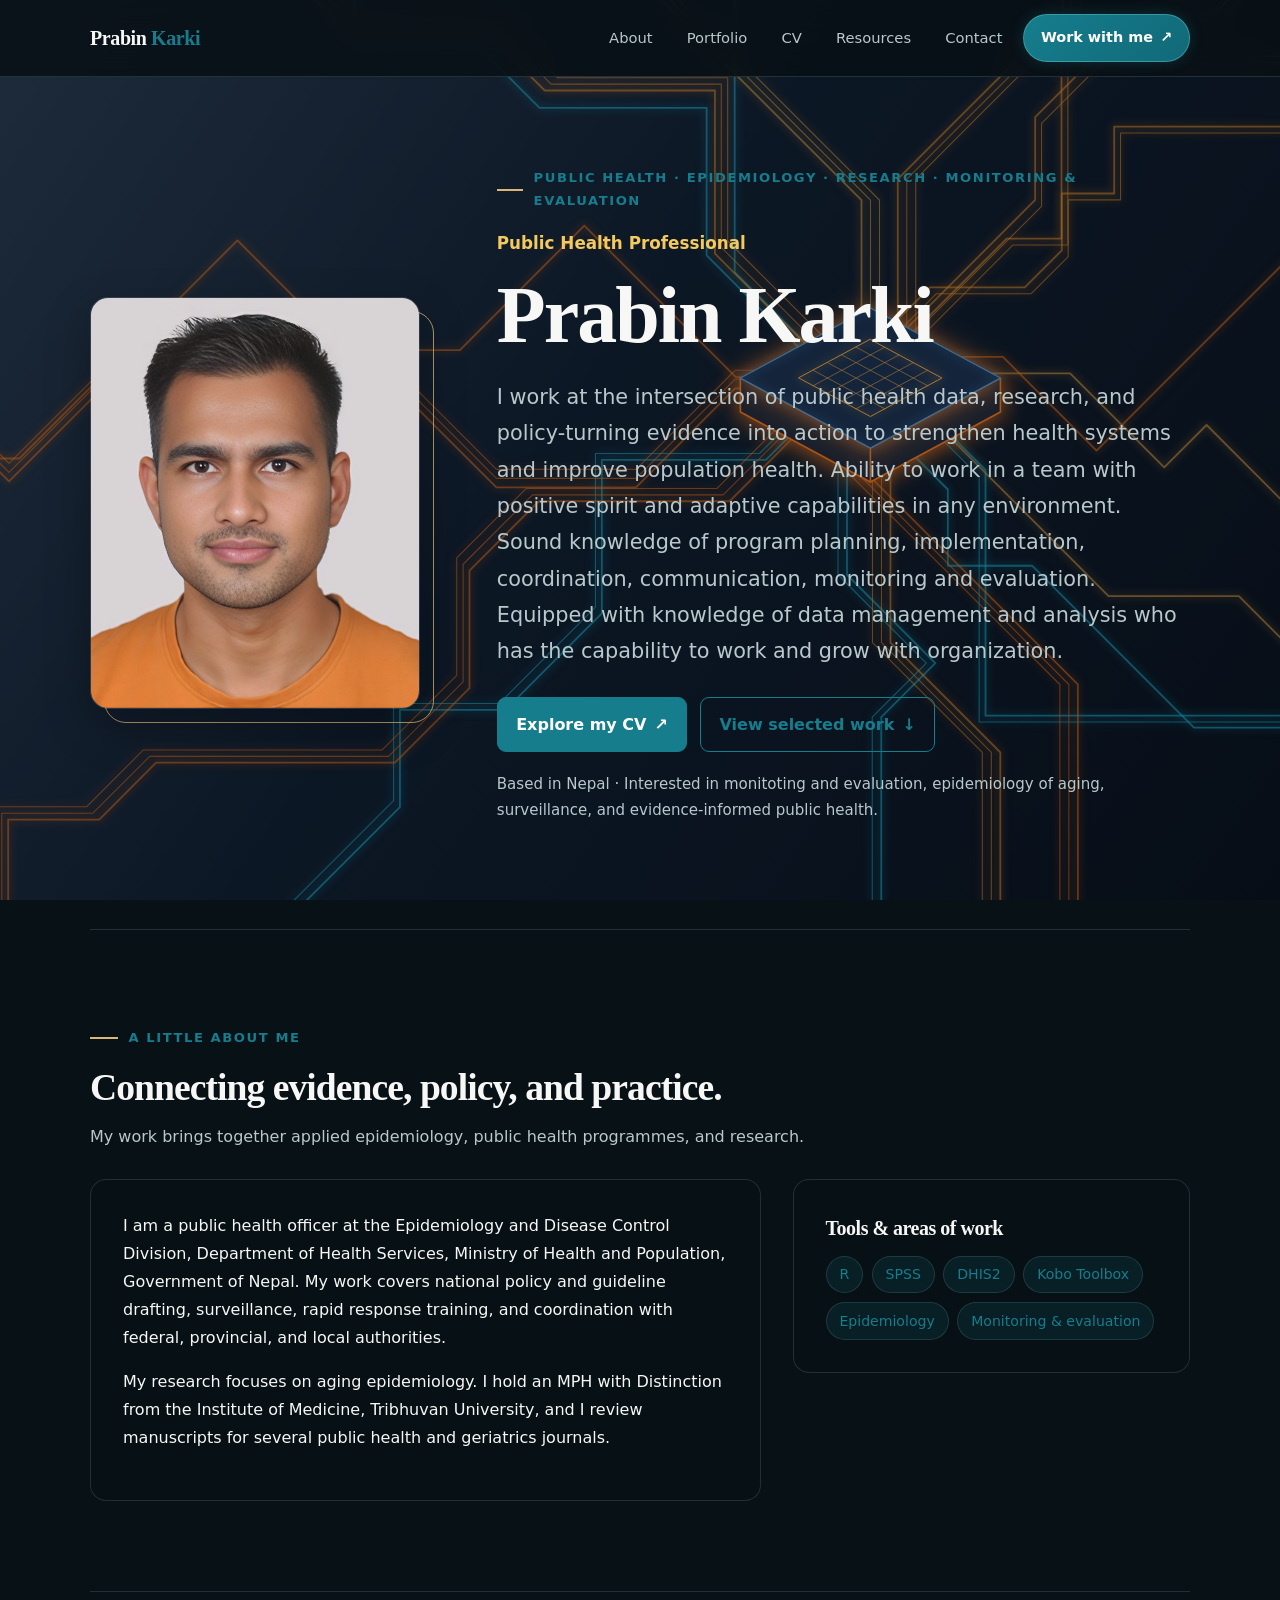
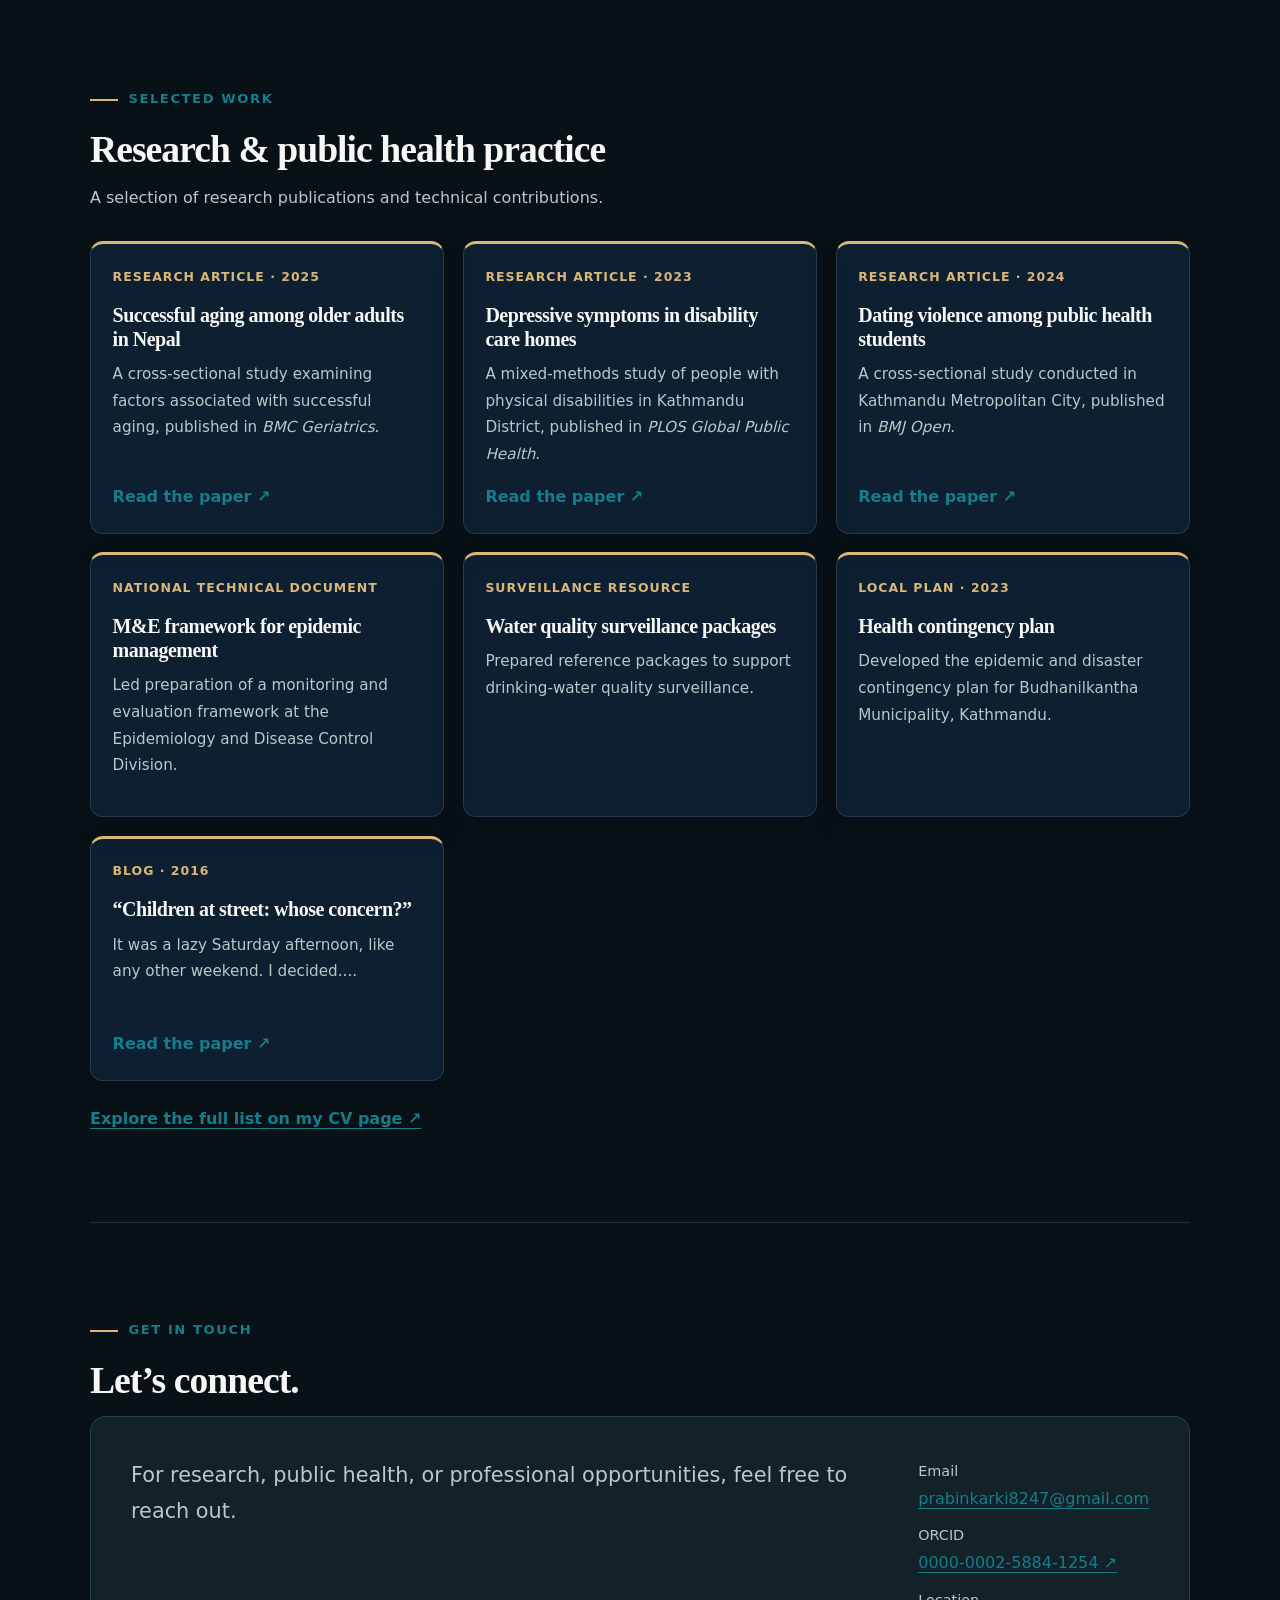
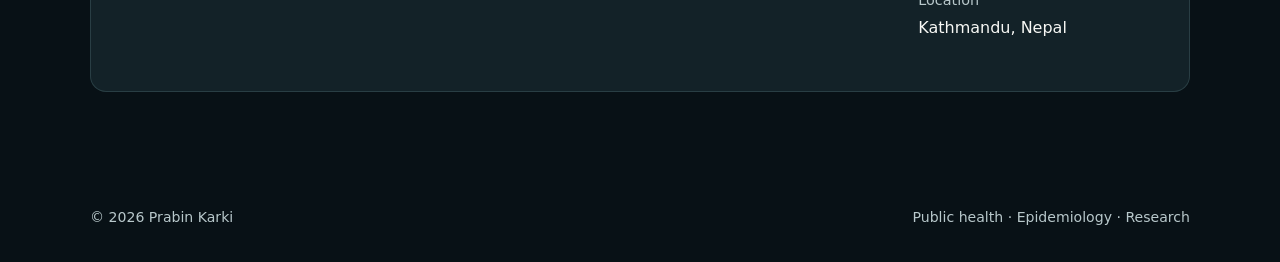
==== commit 4b7de6b8: "Update index.html" ====
--- a/index.html
+++ b/index.html
@@ -535,10 +535,10 @@
 
     <nav aria-label="Main navigation">
       <a class="nav-link" href="/#about">About</a>
-      <a class="nav-link" href="index.html#portfolio">Portfolio</a>
+      <a class="nav-link" href="/#portfolio">Portfolio</a>
       <a class="nav-link" href="cv.html">CV</a>
       <a class="nav-link" href="resources.html">Resources</a>
-      <a class="nav-link" href="index.html#contact">Contact</a>
+      <a class="nav-link" href="/#contact">Contact</a>
       <a href="work_with_me.html" class="glow-button">
         Work with me <span>↗</span>
       </a>
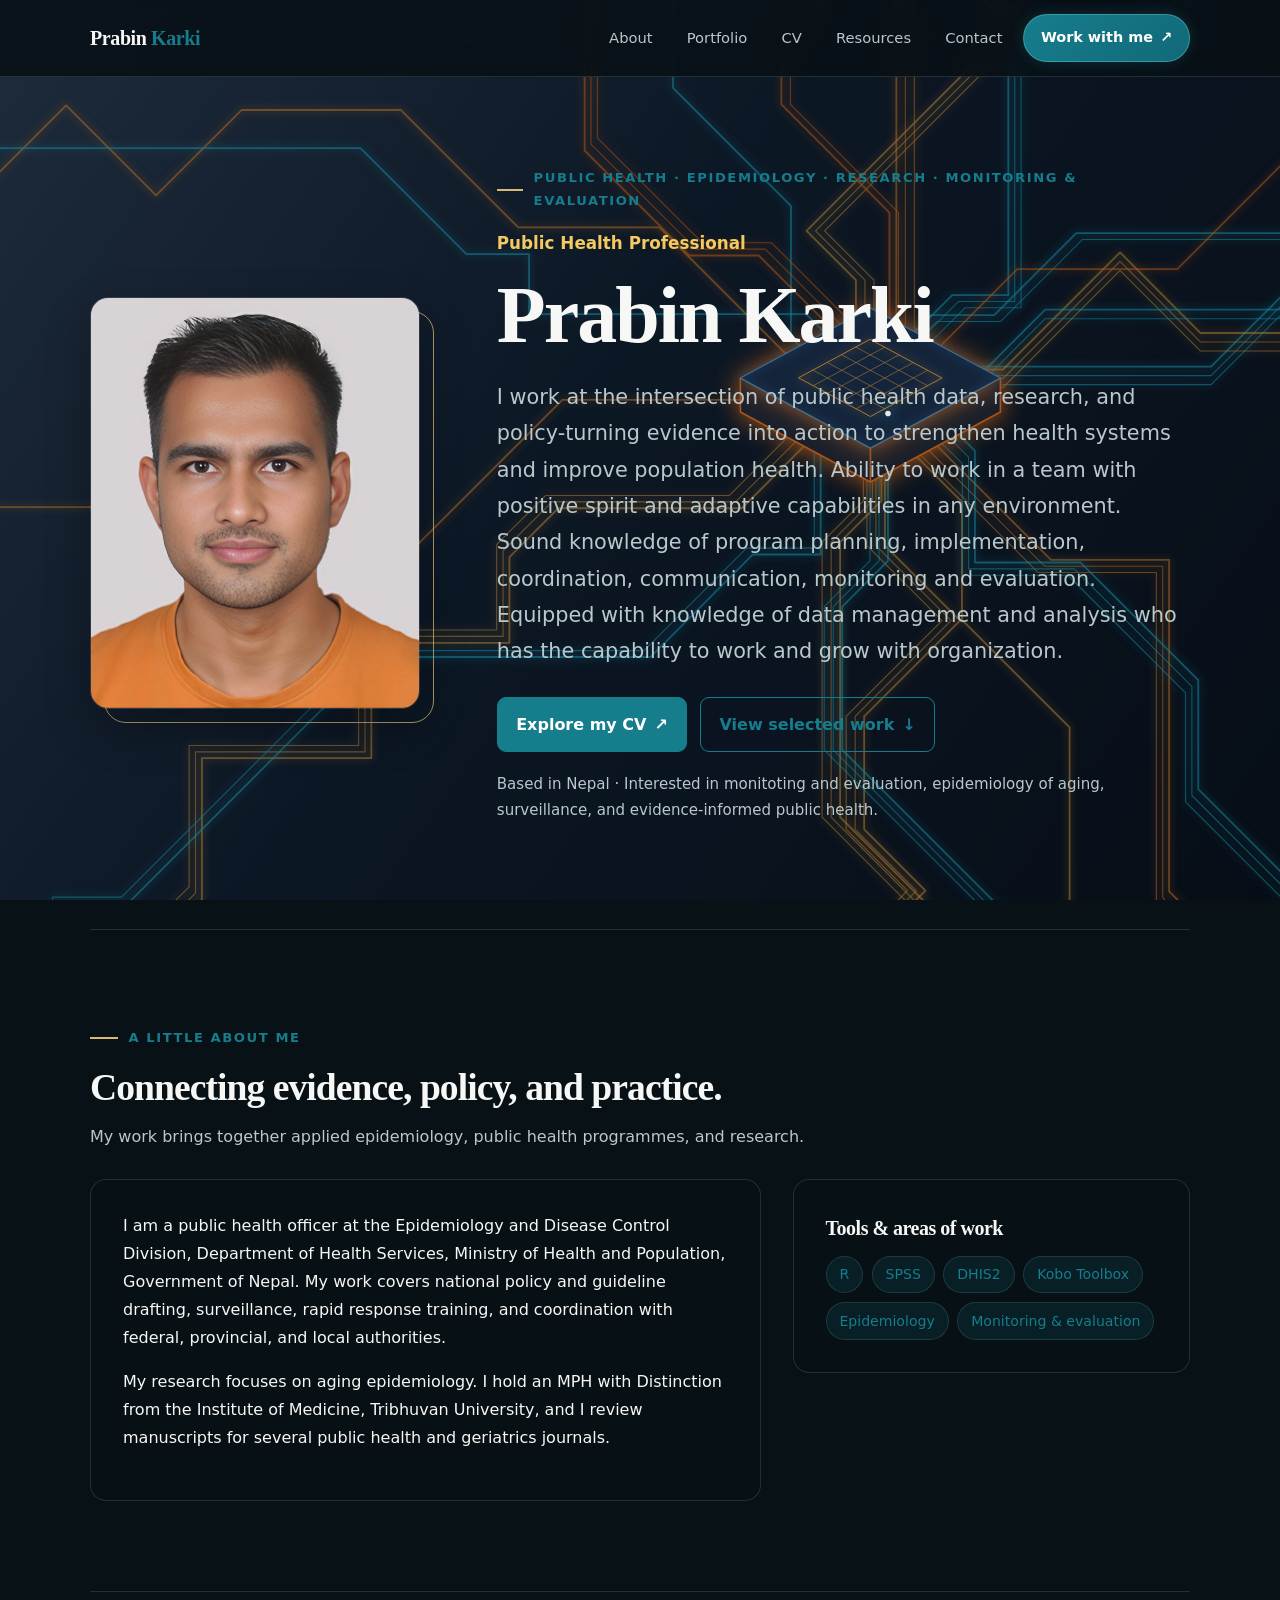
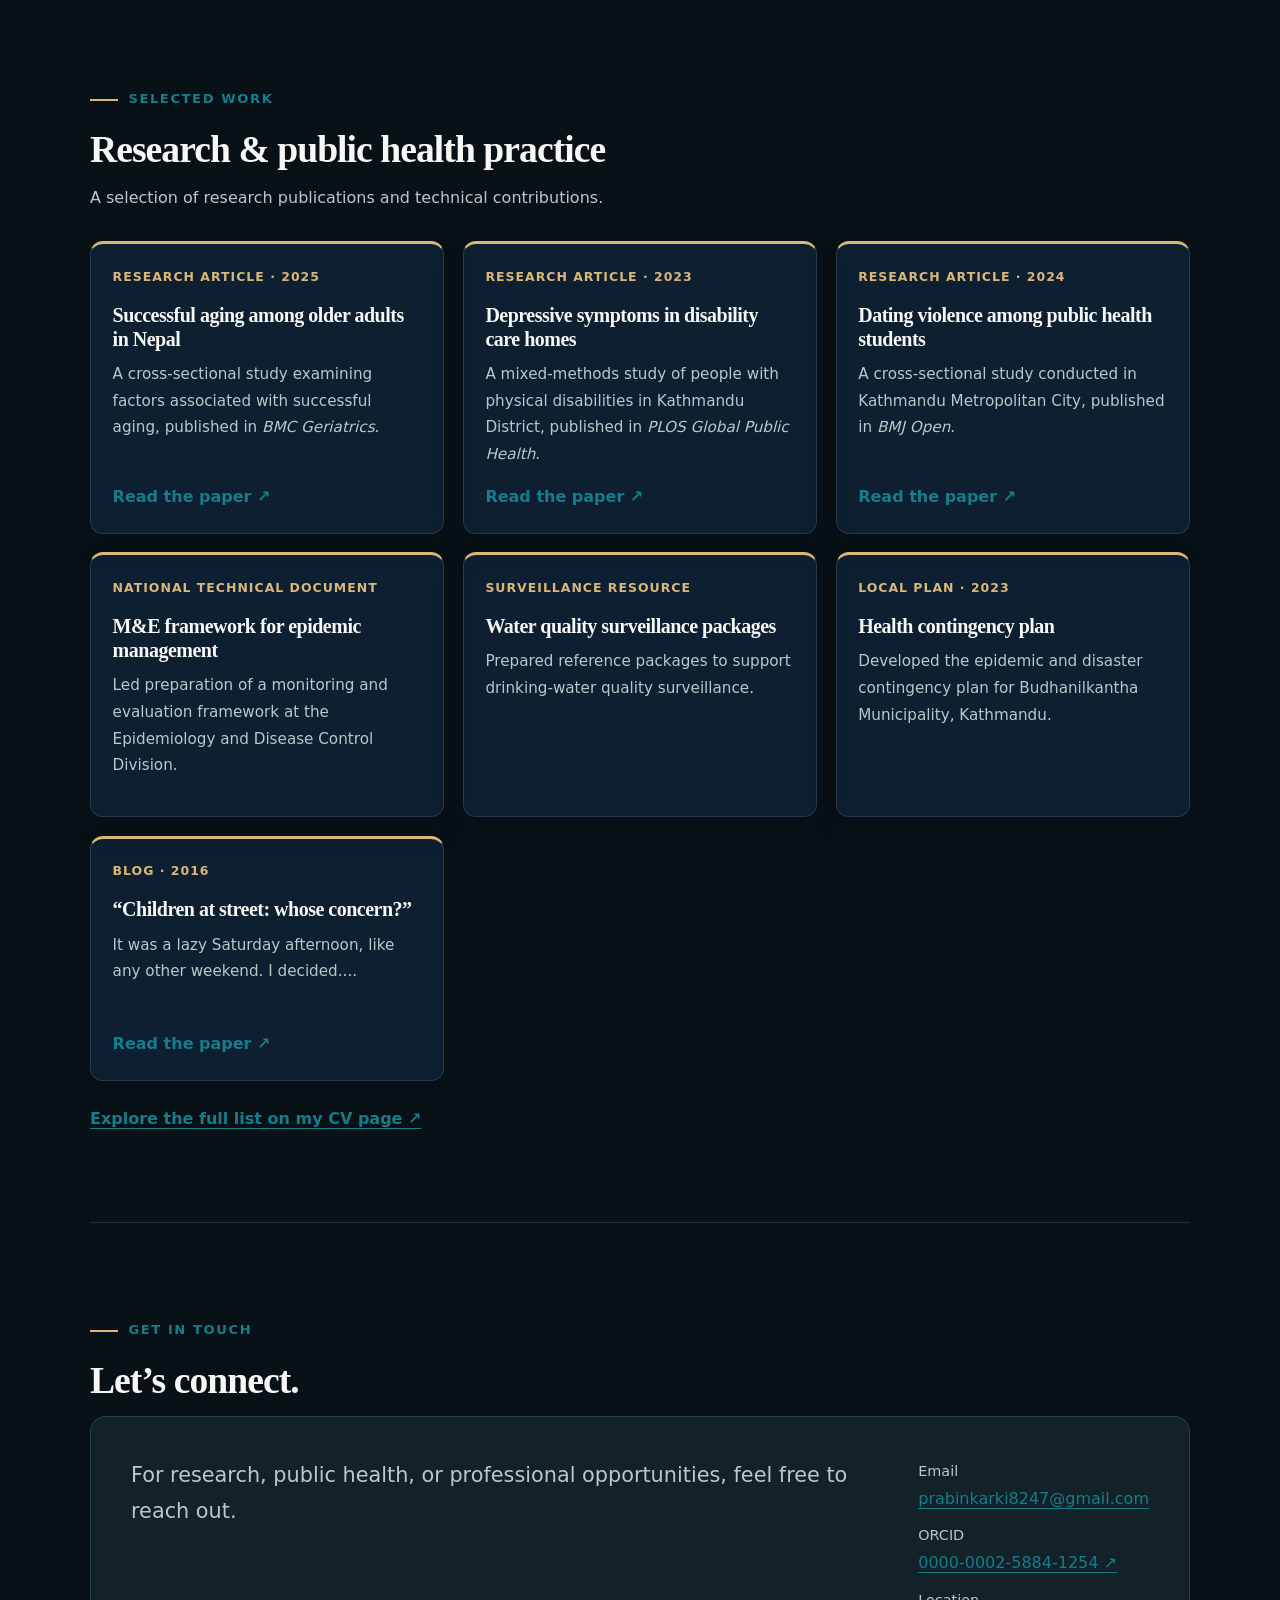
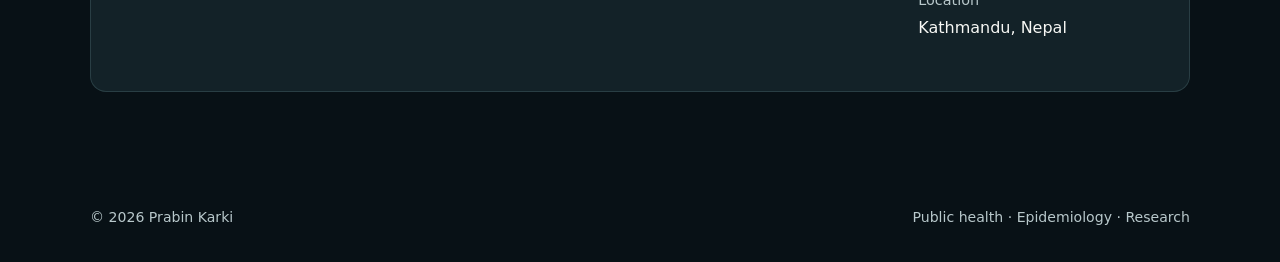
==== commit 06240fb5: "Update index.html" ====
--- a/index.html
+++ b/index.html
@@ -534,11 +534,11 @@
     </a>
 
     <nav aria-label="Main navigation">
-      <a class="nav-link" href="/#about">About</a>
-      <a class="nav-link" href="/#portfolio">Portfolio</a>
-      <a class="nav-link" href="cv.html">CV</a>
-      <a class="nav-link" href="resources.html">Resources</a>
-      <a class="nav-link" href="/#contact">Contact</a>
+      <a class="nav-link" href="/about">About</a>
+      <a class="nav-link" href="/portfolio">Portfolio</a>
+      <a class="nav-link" href="/cv">CV</a>
+      <a class="nav-link" href="/resources">Resources</a>
+      <a class="nav-link" href="/contact">Contact</a>
       <a href="work_with_me.html" class="glow-button">
         Work with me <span>↗</span>
       </a>
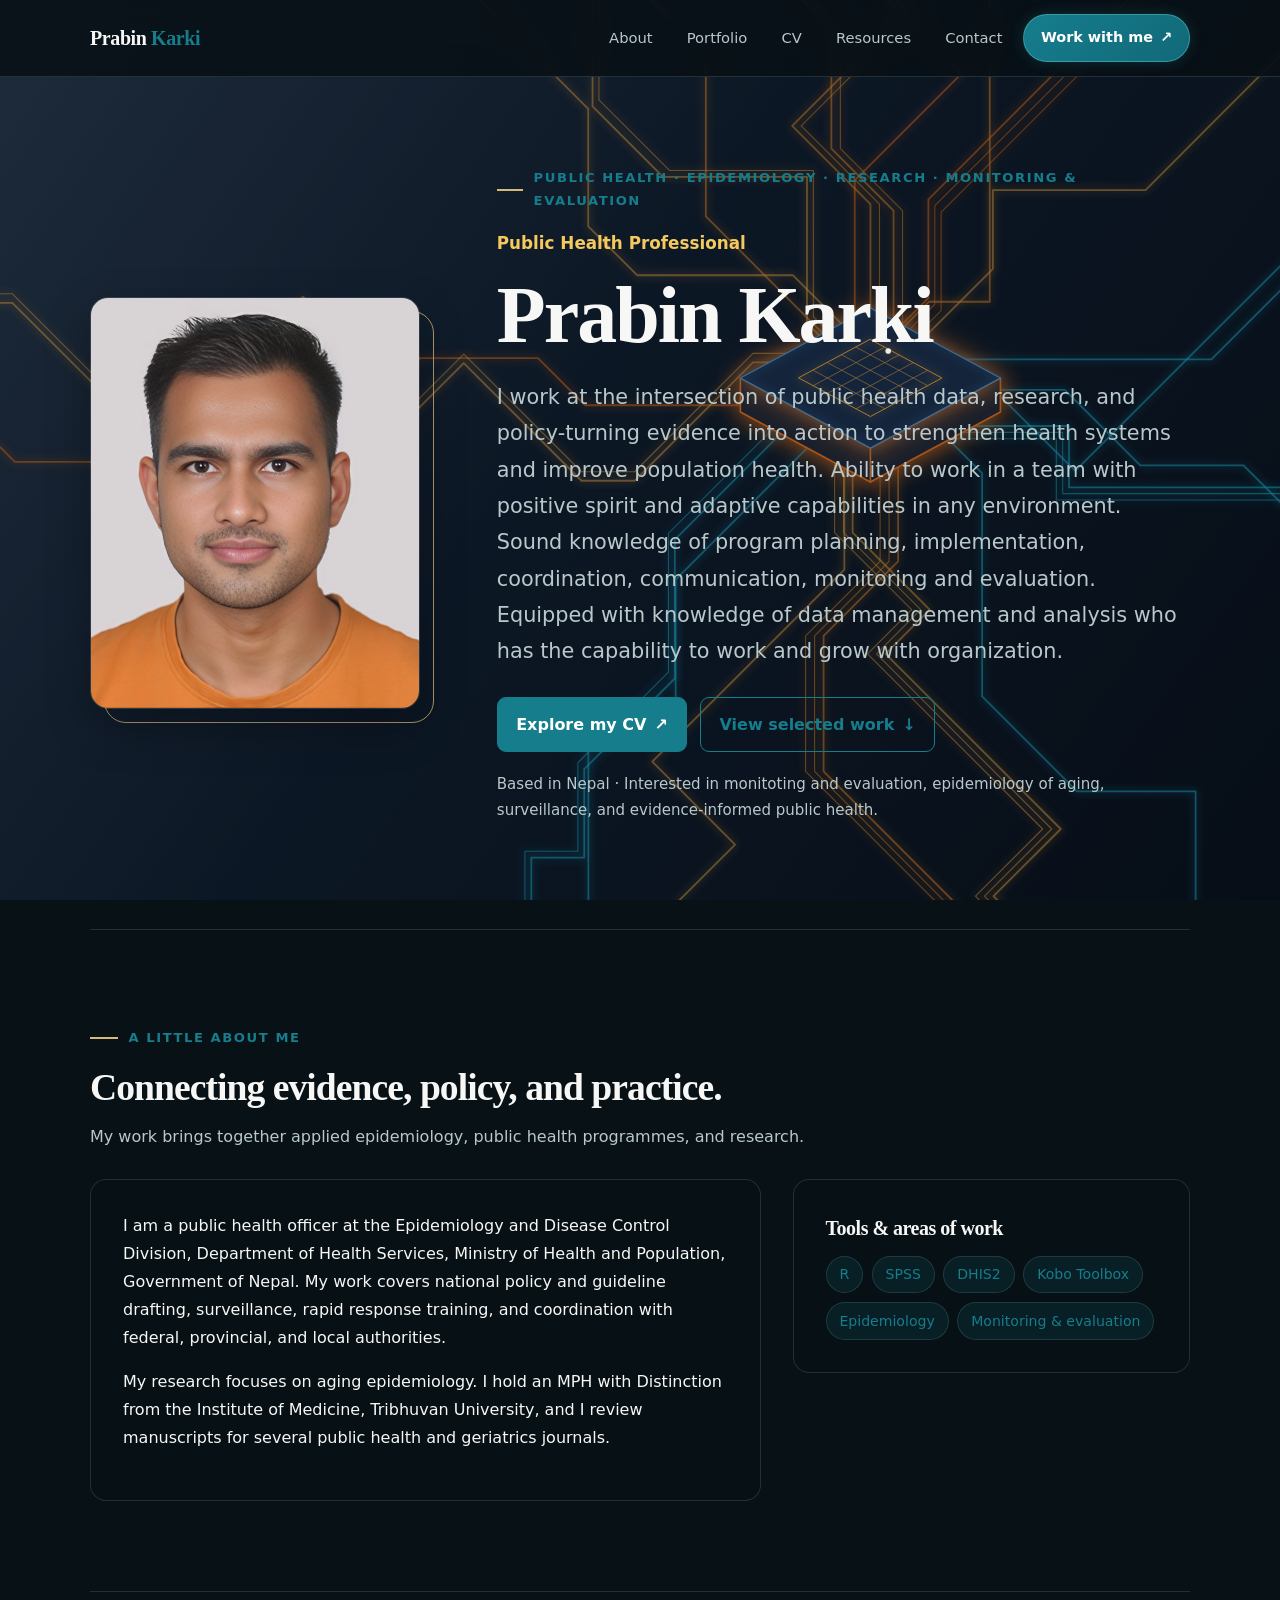
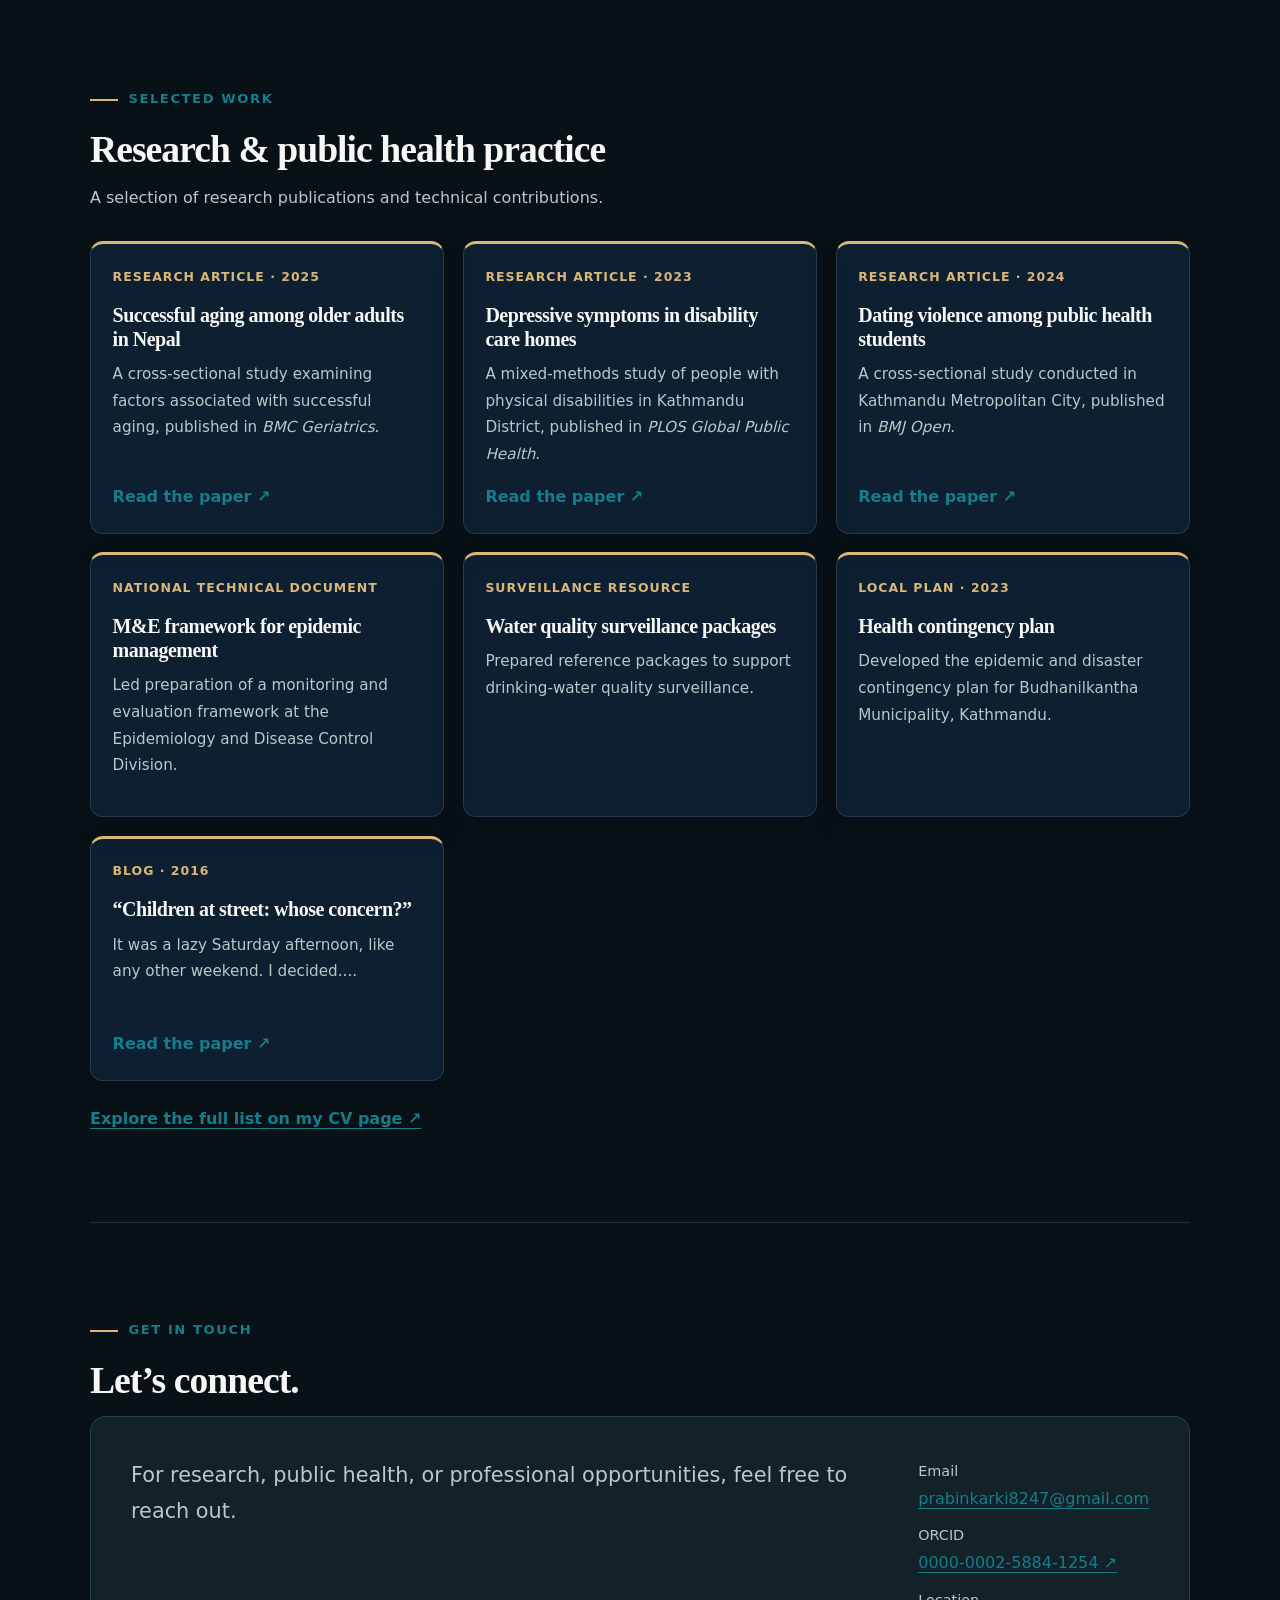
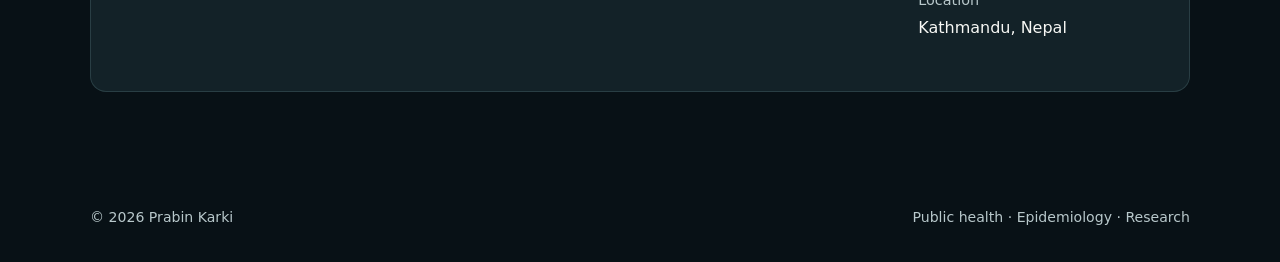
==== commit fda01de1: "Update index.html" ====
--- a/index.html
+++ b/index.html
@@ -539,8 +539,8 @@
       <a class="nav-link" href="/cv">CV</a>
       <a class="nav-link" href="/resources">Resources</a>
       <a class="nav-link" href="/contact">Contact</a>
-      <a href="work_with_me.html" class="glow-button">
-        Work with me <span>↗</span>
+      <a href="/work_with_me" class="glow-button">
+        Work with me <span>↗</span> 
       </a>
     </nav>
   </div>
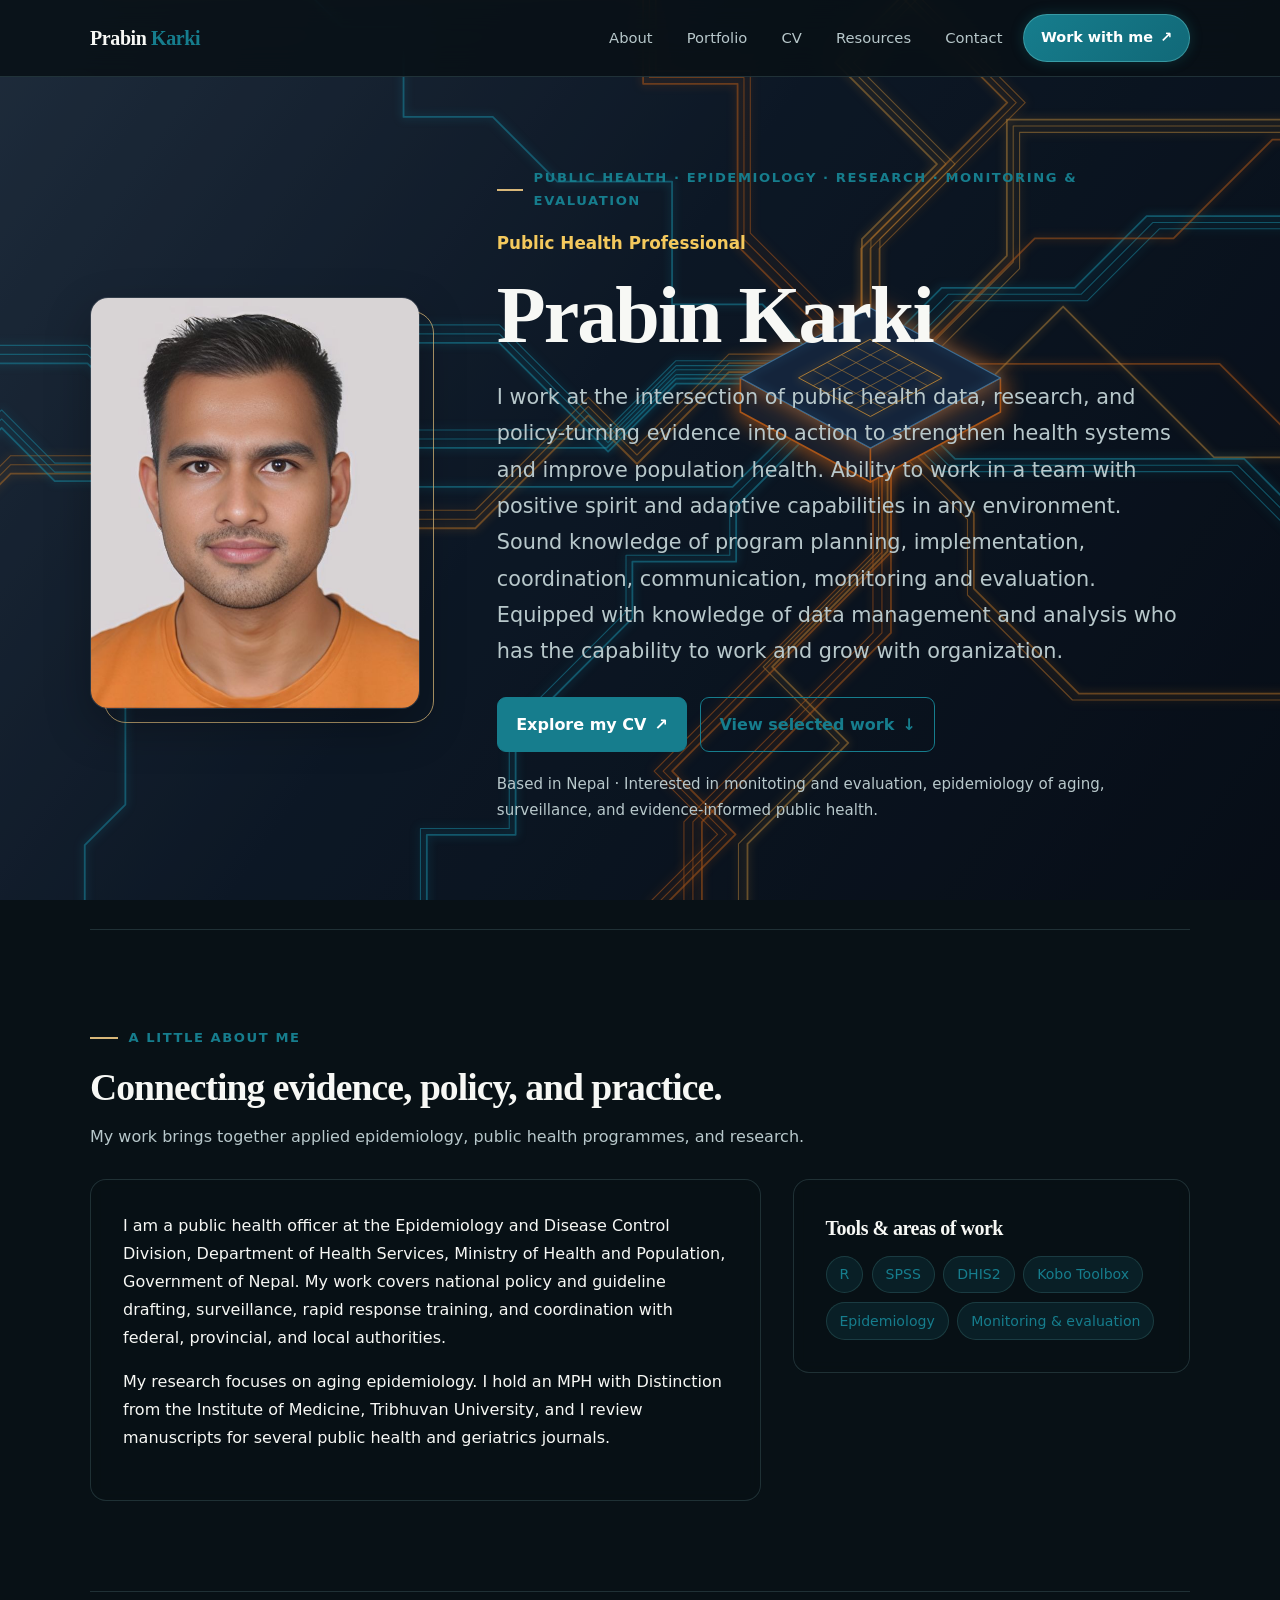
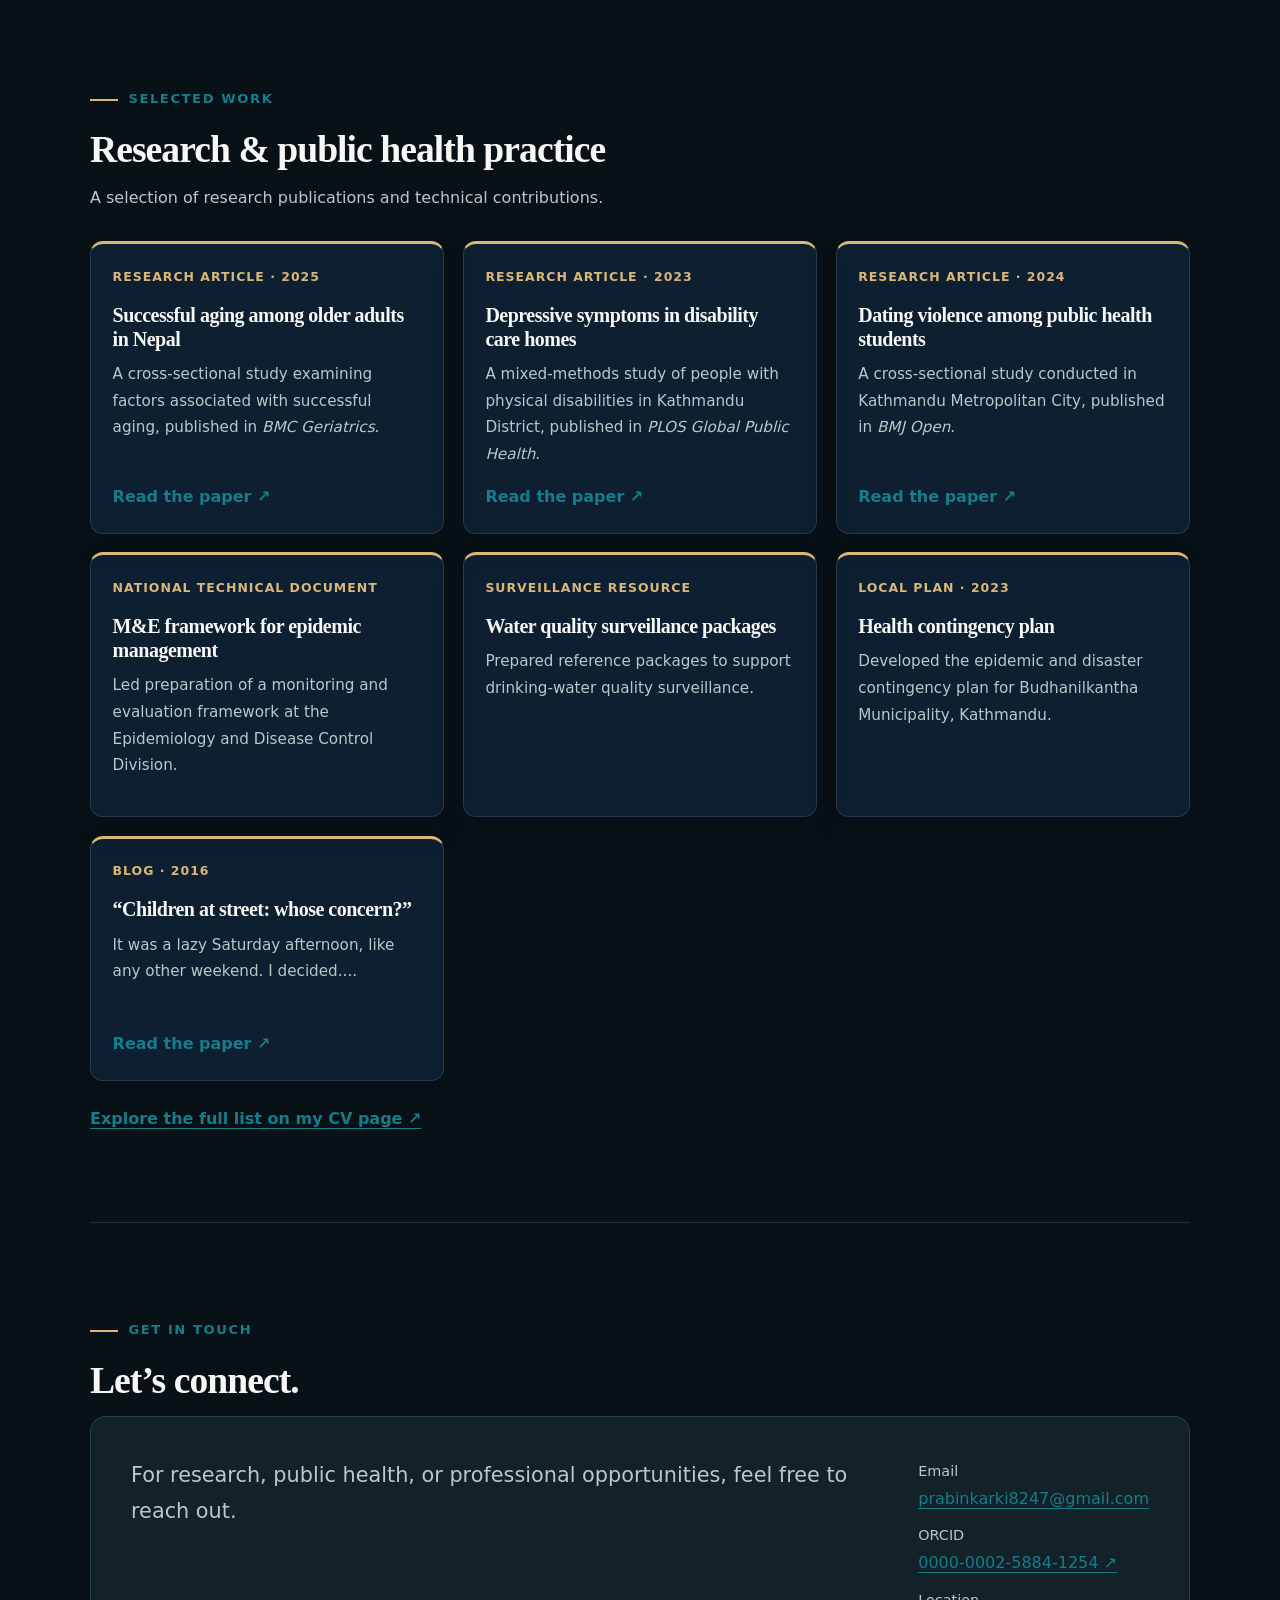
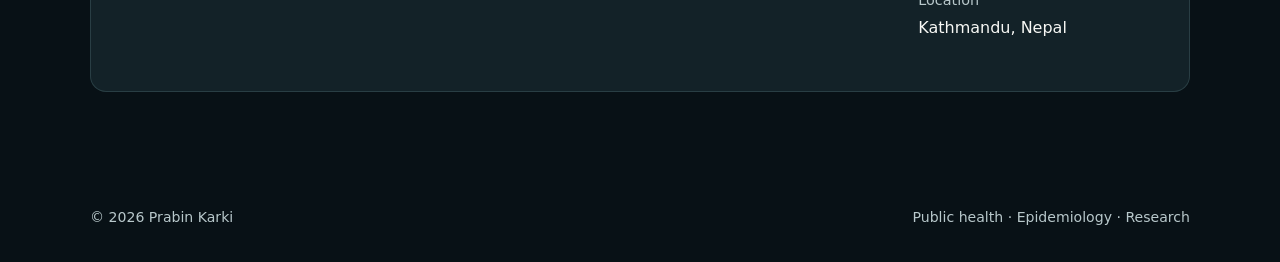
==== commit 02df6ce2: "Update index.html" ====
--- a/index.html
+++ b/index.html
@@ -534,11 +534,11 @@
     </a>
 
     <nav aria-label="Main navigation">
-      <a class="nav-link" href="/about">About</a>
-      <a class="nav-link" href="/portfolio">Portfolio</a>
+      <a class="nav-link" href="#about">About</a>
+      <a class="nav-link" href="#portfolio">Portfolio</a>
       <a class="nav-link" href="/cv">CV</a>
       <a class="nav-link" href="/resources">Resources</a>
-      <a class="nav-link" href="/contact">Contact</a>
+      <a class="nav-link" href="#contact">Contact</a>
       <a href="/work_with_me" class="glow-button">
         Work with me <span>↗</span> 
       </a>
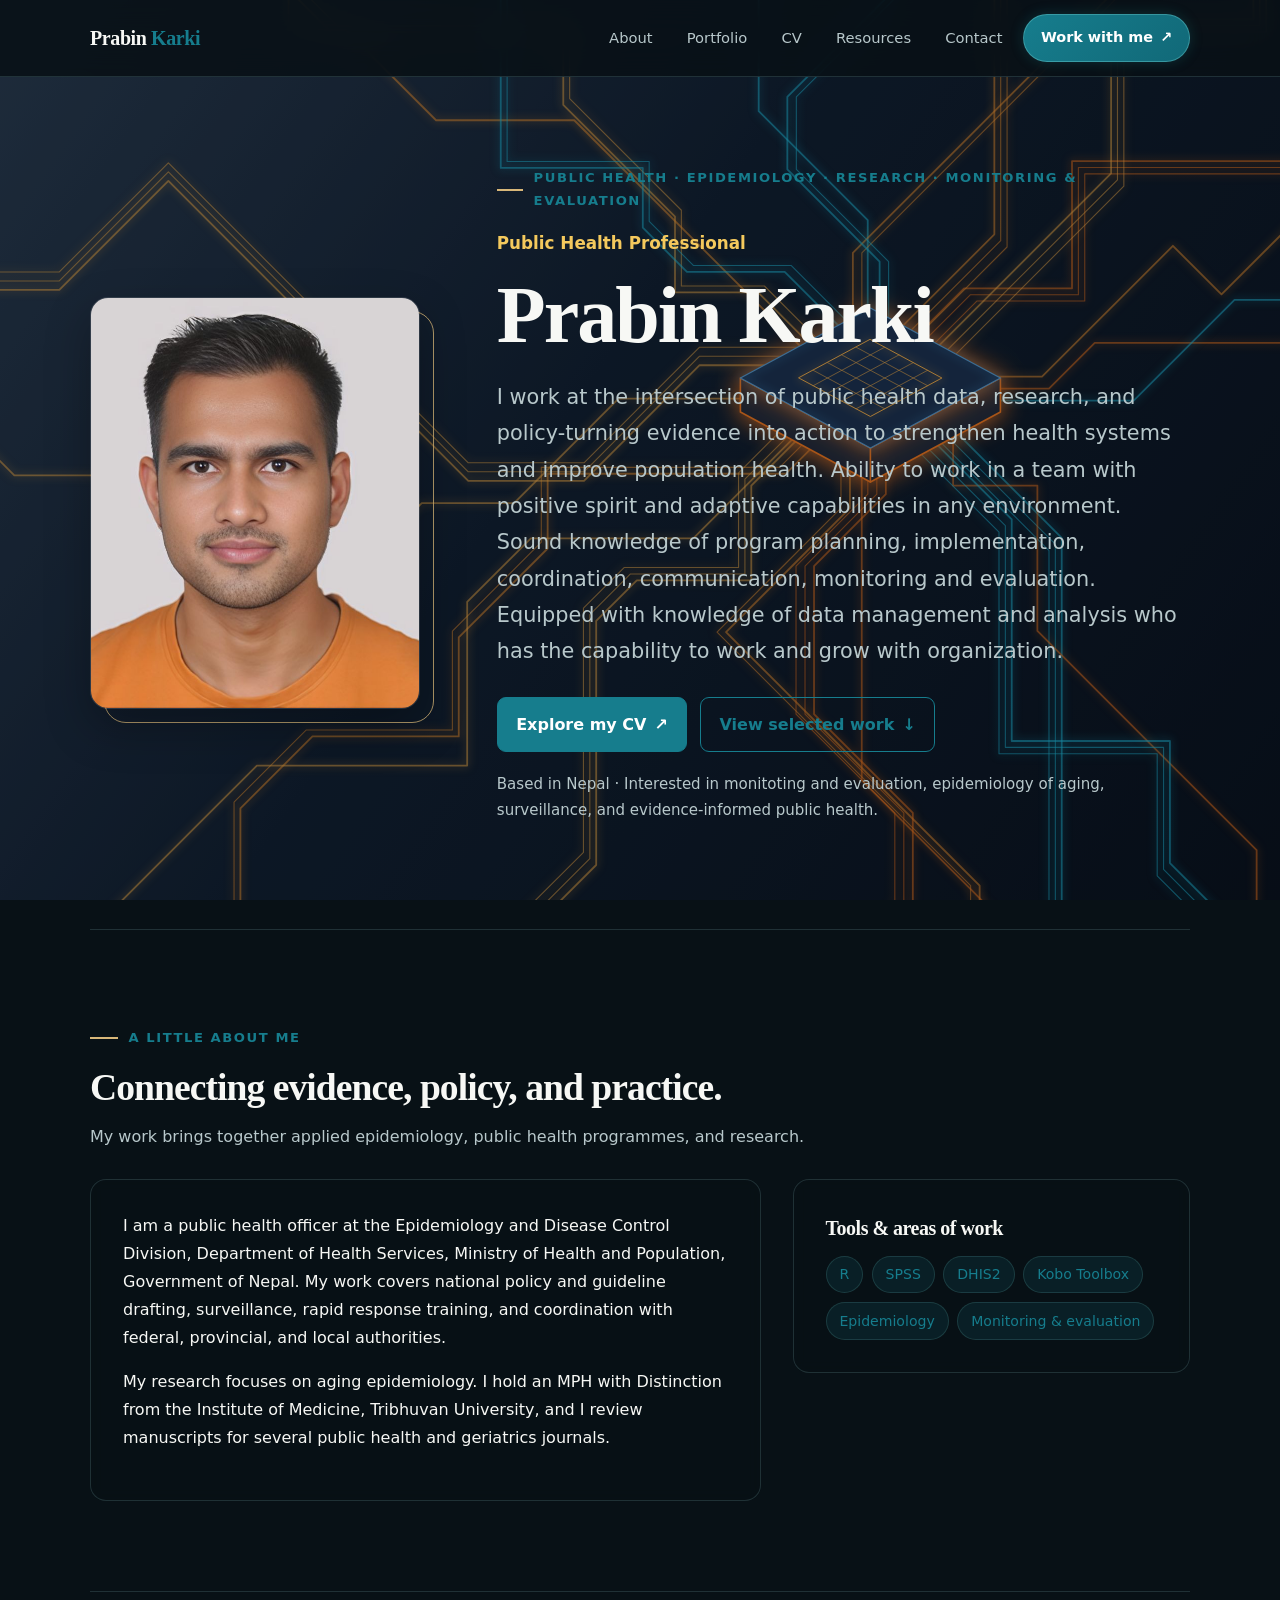
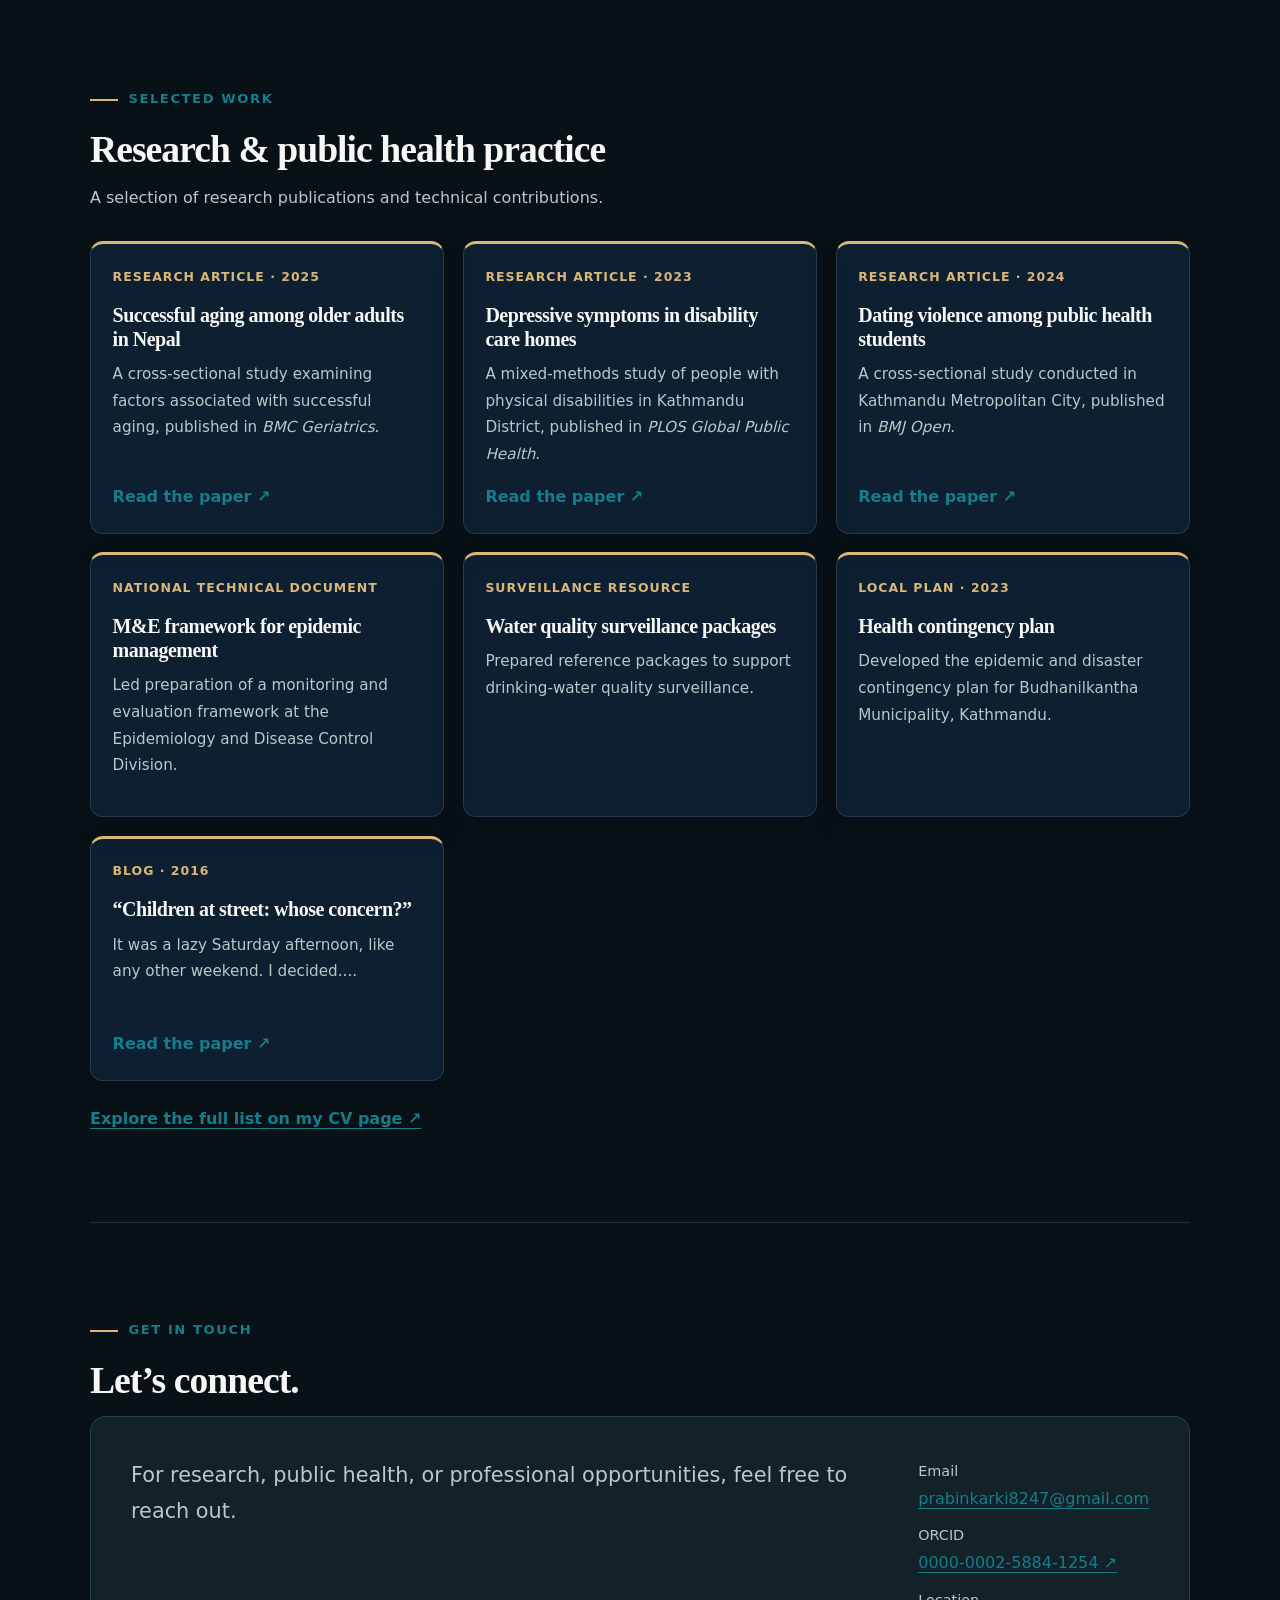
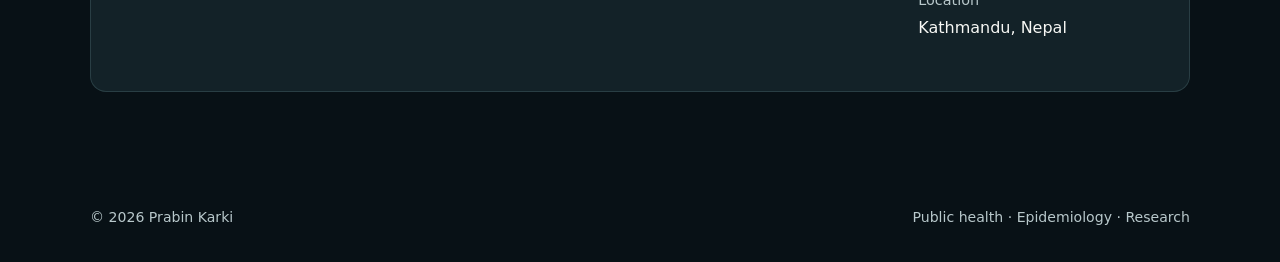
==== commit 9d6fc073: "Update index.html" ====
--- a/index.html
+++ b/index.html
@@ -534,11 +534,11 @@
     </a>
 
     <nav aria-label="Main navigation">
-      <a class="nav-link" href="#about">About</a>
-      <a class="nav-link" href="#portfolio">Portfolio</a>
+      <a class="nav-link" href="/#about">About</a>
+      <a class="nav-link" href="/#portfolio">Portfolio</a>
       <a class="nav-link" href="/cv">CV</a>
       <a class="nav-link" href="/resources">Resources</a>
-      <a class="nav-link" href="#contact">Contact</a>
+      <a class="nav-link" href="/#contact">Contact</a>
       <a href="/work_with_me" class="glow-button">
         Work with me <span>↗</span> 
       </a>
